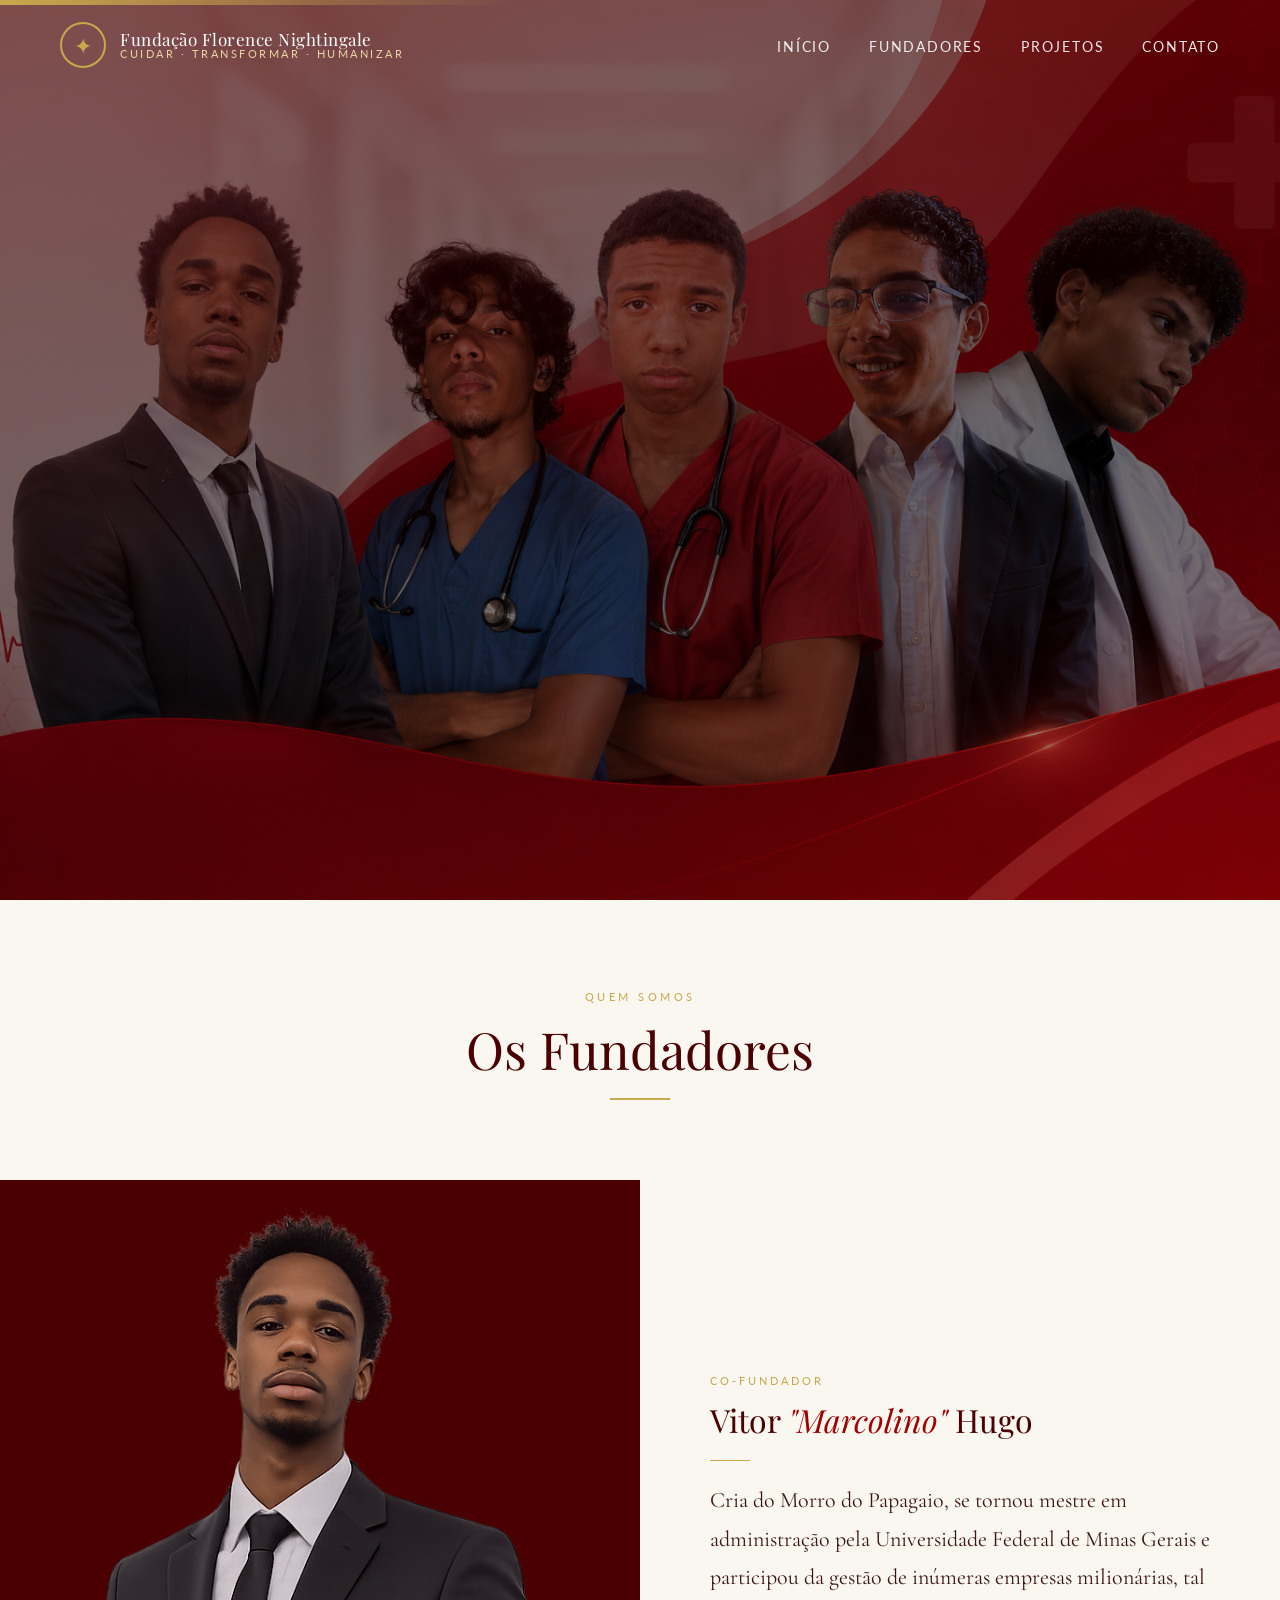
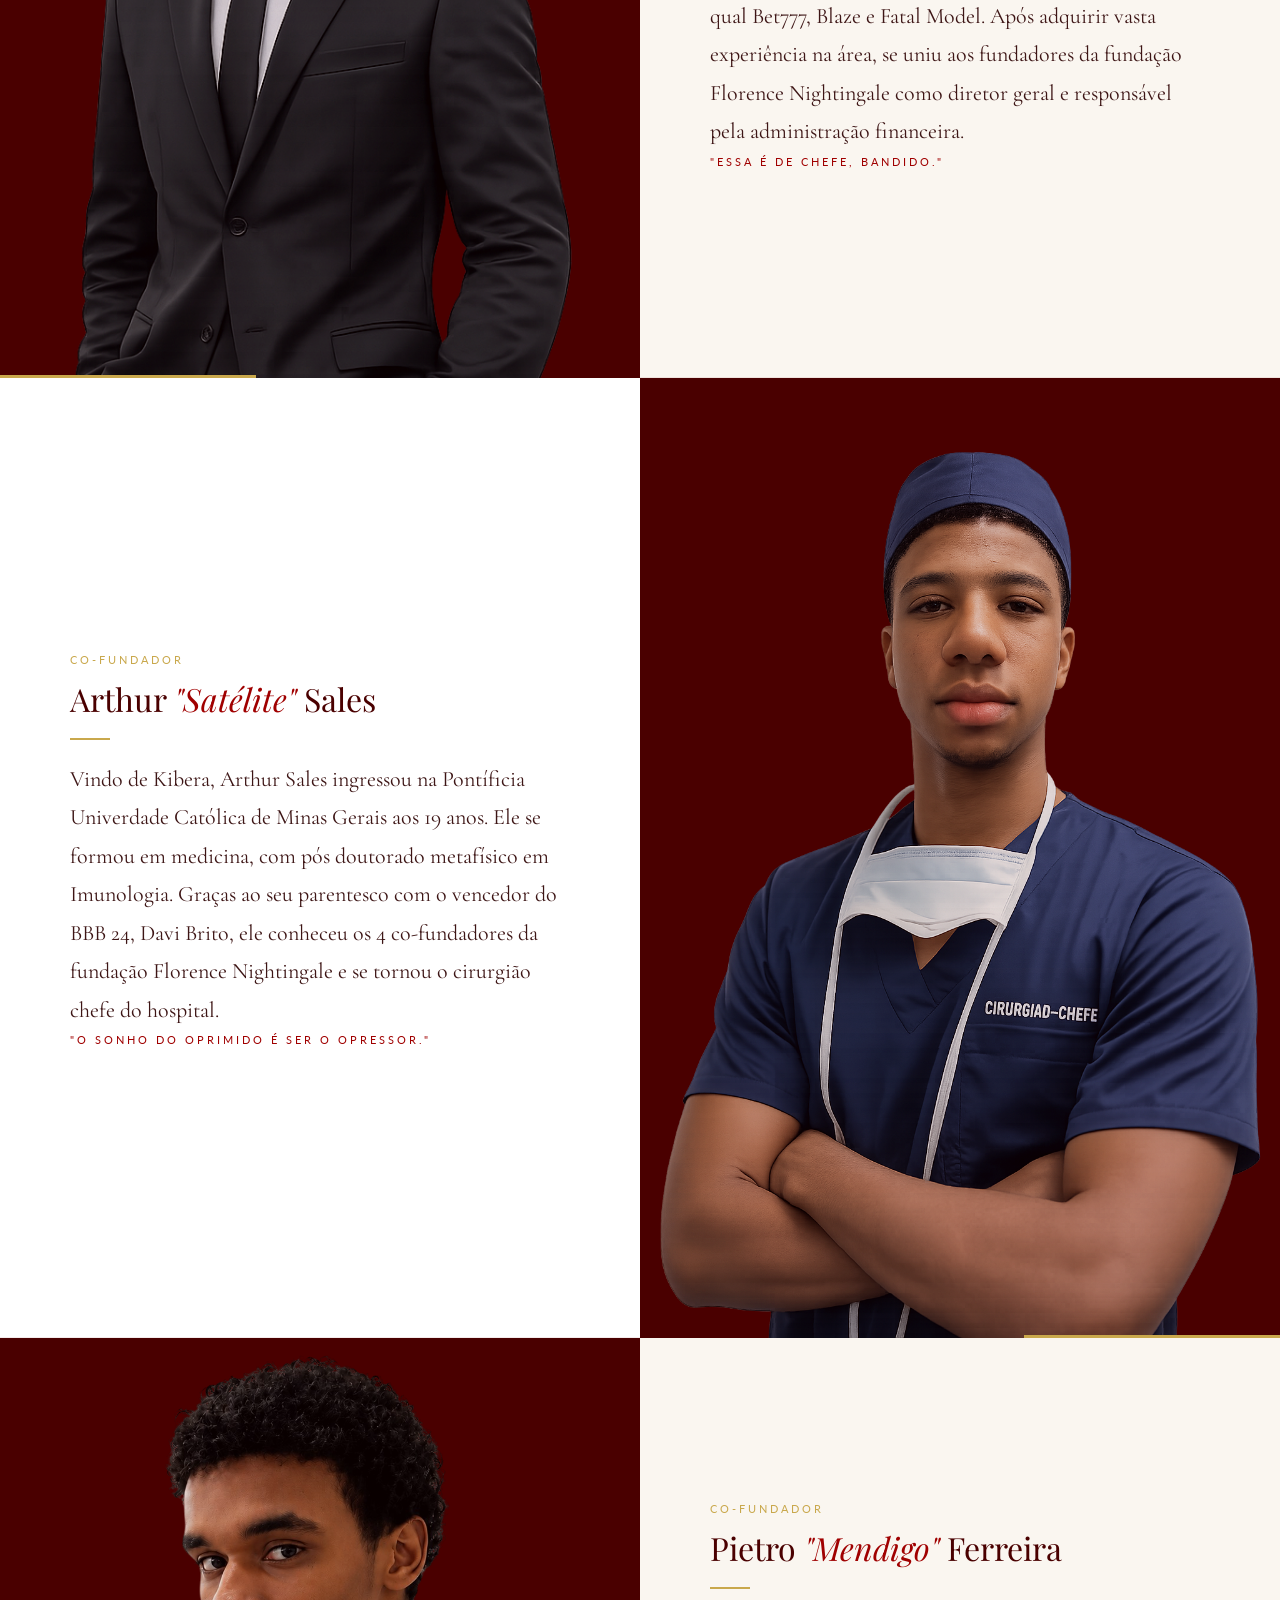
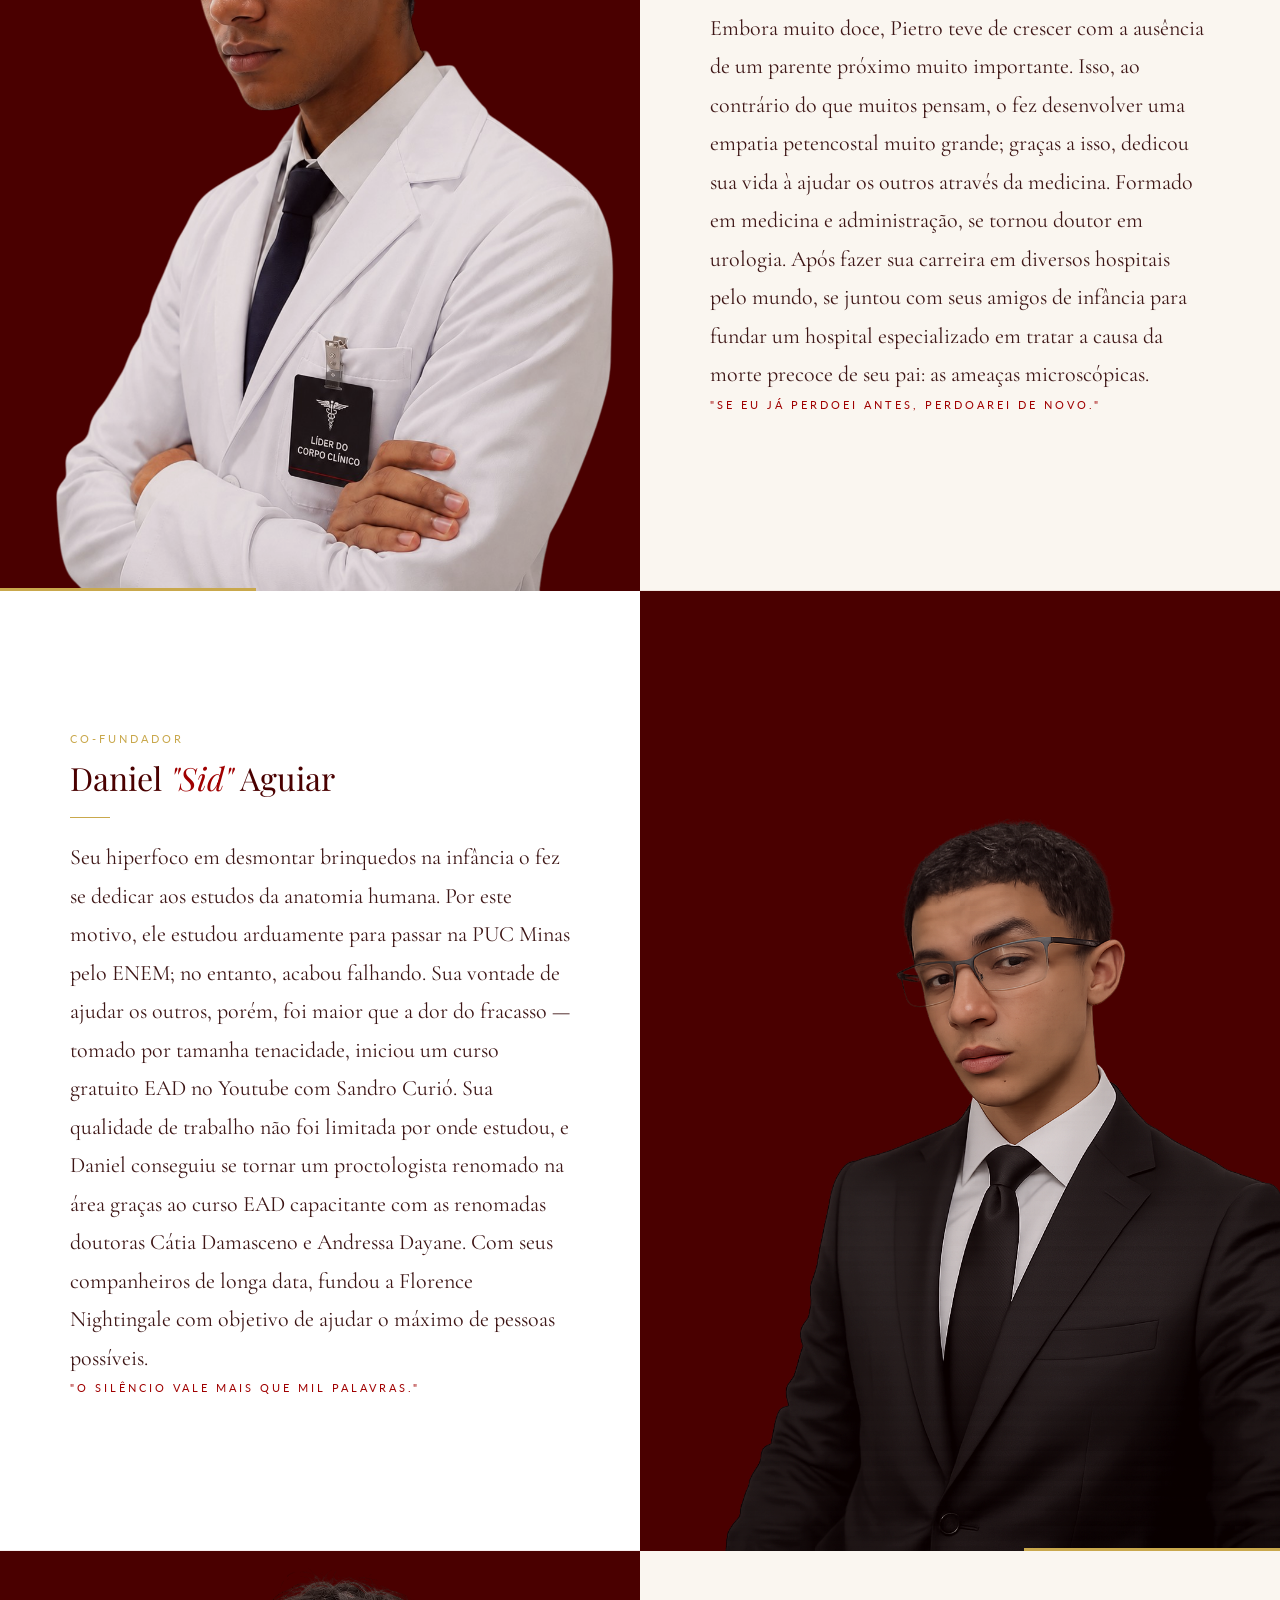
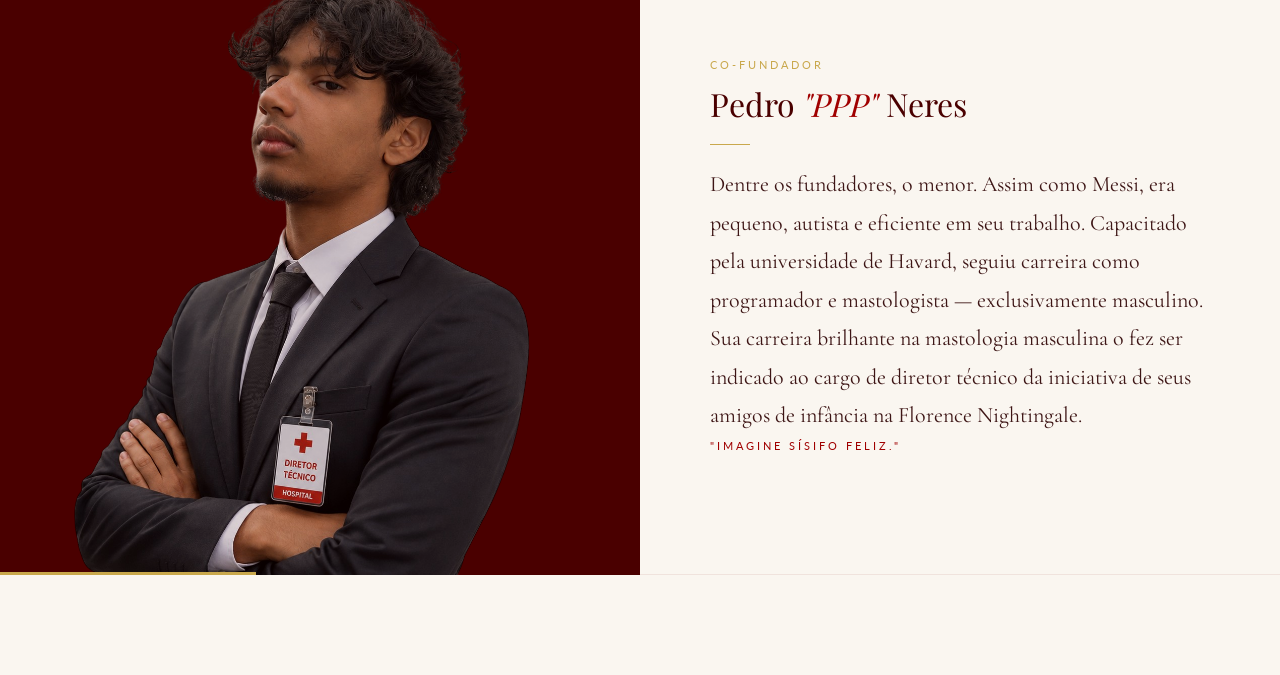
==== fundadores.html @ 85c2b902 "Add files via upload" ====
<!DOCTYPE html>
<html lang="pt-BR">

<head>
    <meta charset="UTF-8">
    <meta name="viewport" content="width=device-width, initial-scale=1.0">
    <title>Fundação Florence Nightingale</title>
    <link
        href="https://fonts.googleapis.com/css2?family=Playfair+Display:ital,wght@0,400;0,700;1,400&family=Cormorant+Garamond:wght@300;400;600&family=Lato:wght@300;400;700&display=swap"
        rel="stylesheet">

    <link rel="stylesheet" href="css/css.css">

    <style>
        /* ── Fundadores ── */
        .fundadores-intro {
            text-align: center;
            padding: 90px 80px 20px;
            background: var(--cream);
        }

        .fundadores-intro .eyebrow {
            font-family: 'Lato', sans-serif;
            font-size: 11px;
            letter-spacing: 3.5px;
            text-transform: uppercase;
            color: var(--gold);
            display: block;
            margin-bottom: 16px;
        }

        .fundadores-intro h2 {
            font-family: 'Playfair Display', serif;
            font-size: clamp(32px, 4vw, 52px);
            color: var(--crimson-dark);
            font-weight: 400;
            line-height: 1.2;
            margin-bottom: 18px;
        }

        .fundadores-intro .divider-gold {
            width: 60px;
            height: 2px;
            background: var(--gold);
            margin: 0 auto;
        }

        /* ── Grid de membros ── */
        .informacao {
            display: flex;
            flex-direction: column;
            gap: 0;
            background: var(--cream);
            padding: 60px 0 100px;
        }

        .membro {
            display: grid;
            grid-template-columns: 1fr 1fr;
            min-height: 420px;
        }

        .membro.invertido {
            direction: rtl;
        }

        .membro.invertido>* {
            direction: ltr;
        }

        /* Foto */
        .foto {
            position: relative;
            overflow: hidden;
            background: var(--crimson-dark);
        }

        .foto img {
            width: 100%;
            height: 100%;
            object-fit: cover;
            display: block;
            opacity: 0.88;
            transition: transform 0.6s ease, opacity 0.4s ease;
        }

        .membro:hover .foto img {
            transform: scale(1.04);
            opacity: 1;
        }

        /* Linha dourada decorativa no canto da foto */
        .foto::after {
            content: '';
            position: absolute;
            bottom: 0;
            left: 0;
            width: 40%;
            height: 3px;
            background: var(--gold);
        }

        .membro.invertido .foto::after {
            left: auto;
            right: 0;
        }

        /* Texto */
        .texto {
            display: flex;
            flex-direction: column;
            justify-content: center;
            padding: 60px 70px;
            background: var(--cream);
            border-bottom: 1px solid rgba(122, 0, 0, 0.08);
        }

        .membro.invertido .texto {
            background: #fff;
        }

        .texto .cargo {
            font-family: 'Lato', sans-serif;
            font-size: 10.5px;
            letter-spacing: 3px;
            text-transform: uppercase;
            color: var(--gold);
            margin-bottom: 14px;
        }

        .citacao {
            color: var(--crimson-light);
            font-family: 'Lato', sans-serif;
            font-size: 10.5px;
            letter-spacing: 3px;
            text-transform: uppercase;
            margin-bottom: 14px;
            margin-top: 5px;
        }

        .texto h2 {
            font-family: 'Playfair Display', serif;
            font-size: clamp(26px, 2.5vw, 38px);
            color: var(--crimson-dark);
            font-weight: 400;
            line-height: 1.2;
            margin-bottom: 20px;
        }

        .texto .apelido {
            font-style: italic;
            color: var(--crimson-light);
        }

        .texto .linha-divisor {
            width: 40px;
            height: 1.5px;
            background: var(--gold);
            margin-bottom: 20px;
        }

        .texto p {
            font-family: 'Cormorant Garamond', serif;
            font-size: 22px;
            color: var(--text-mid);
            line-height: 1.75;
        }

        /* Responsive */
        @media (max-width: 900px) {

            .membro,
            .membro.invertido {
                grid-template-columns: 1fr;
                direction: ltr;
                min-height: unset;
            }

            .foto {
                height: 320px;
            }

            .texto {
                padding: 40px 36px;
            }

            .fundadores-intro {
                padding: 80px 36px 20px;
            }
        }

        @media (max-width: 480px) {
            .foto {
                height: 260px;
            }

            .texto {
                padding: 32px 24px;
            }
        }
    </style>
</head>

<BODY>

    <header id="header">
        <div class="logo-area">
            <div class="logo-icon">✦</div>
            <div class="logo-text">
                <span>Fundação Florence Nightingale</span>
                <span>Cuidar · Transformar · Humanizar</span>
            </div>
        </div>

        <nav>
            <ul>
                <li><a href="index.html">Início</a></li>
                <li><a href="fundadores.html">Fundadores</a></li>
                <li><a href="#projetos">Projetos</a></li>
                <li><a href="#contato">Contato</a></li>
            </ul>
        </nav>

        <div class="hamburger" id="hamburger" aria-label="Menu" role="button" tabindex="0">
            <span></span><span></span><span></span>
        </div>
    </header>

    <div class="mobile-nav" id="mobileNav">
        <ul>
            <li><a href="#inicio" class="mobile-link">Início</a></li>
            <li><a href="#sobre" class="mobile-link">Sobre</a></li>
            <li><a href="#projetos" class="mobile-link">Projetos</a></li>
            <li><a href="#contato" class="mobile-link">Contato</a></li>
        </ul>
    </div>

    <section class="hero dois">
    </section>

    <!-- Introdução da seção -->
    <div class="fundadores-intro">
        <span class="eyebrow">Quem somos</span>
        <h2>Os Fundadores</h2>
        <div class="divider-gold"></div>
    </div>

    <section class="informacao">

        <!-- Pedro -->
        <div class="membro">
            <div class="foto">
                <img src="imagens/marcolino.png" alt="Pedro Neres">
            </div>
            <div class="texto">
                <span class="cargo">Co-fundador</span>
                <h2>Vitor <span class="apelido">"Marcolino"</span> Hugo</h2>
                <div class="linha-divisor"></div>
                <p>Cria do Morro do Papagaio, se tornou mestre em administração pela Universidade Federal de Minas
                    Gerais e
                    participou da gestão
                    de inúmeras empresas milionárias, tal qual Bet777, Blaze e Fatal Model. Após adquirir vasta
                    experiência na área,
                    se uniu aos fundadores da fundação Florence Nightingale como diretor geral e responsável pela
                    administração financeira.</p>

                <span class="citacao">"Essa é de chefe, bandido."</span>
            </div>
        </div>

        <!-- Sales -->
        <div class="membro invertido">
            <div class="foto">
                <img src="imagens/sales.png" alt="Arthur Sales">
            </div>
            <div class="texto">
                <span class="cargo">Co-fundador</span>
                <h2>Arthur <span class="apelido">"Satélite"</span> Sales</h2>
                <div class="linha-divisor"></div>
                <p>Vindo de Kibera, Arthur Sales ingressou na Pontíficia Univerdade Católica de Minas Gerais aos 19
                    anos.
                    Ele se formou em medicina, com pós doutorado metafísico em Imunologia.
                    Graças ao seu parentesco com o vencedor do BBB 24, Davi Brito, ele conheceu os 4 co-fundadores da
                    fundação
                    Florence Nightingale e se tornou o cirurgião chefe do hospital.</p>

                <span class="citacao">"O sonho do oprimido é ser o opressor."</span>
            </div>
        </div>

        <!-- Pietro -->
        <div class="membro">
            <div class="foto">
                <img src="imagens/pietro.png" alt="Pietro Ferreira">
            </div>
            <div class="texto">
                <span class="cargo">Co-fundador</span>
                <h2>Pietro <span class="apelido">"Mendigo"</span> Ferreira</h2>
                <div class="linha-divisor"></div>
                <p>Embora muito doce, Pietro teve de crescer com a ausência de um parente próximo muito importante.
                    Isso, ao contrário do que muitos pensam, o fez desenvolver uma empatia petencostal muito grande;
                    graças a isso, dedicou sua vida à ajudar os outros através da medicina. Formado em medicina e
                    administração, se tornou doutor em urologia. Após fazer sua carreira em diversos hospitais pelo
                    mundo, se juntou com seus amigos de infância para fundar um hospital especializado em tratar a causa
                    da morte precoce de seu pai: as ameaças microscópicas.
                </p>

                <span class="citacao">"Se eu já perdoei antes, perdoarei de novo."</span>
            </div>
        </div>

        <!-- Daniel -->
        <div class="membro invertido">
            <div class="foto">
                <img src="imagens/daniel.png" alt="Daniel Aguiar">
            </div>
            <div class="texto">
                <span class="cargo">Co-fundador</span>
                <h2>Daniel <span class="apelido">"Sid"</span> Aguiar</h2>
                <div class="linha-divisor"></div>
                <p>Seu hiperfoco em desmontar brinquedos na infância o fez se dedicar aos estudos da anatomia humana.
                    Por este motivo, ele estudou arduamente para passar na PUC Minas pelo ENEM; no entanto, acabou
                    falhando.
                    Sua vontade de ajudar os outros, porém, foi maior que a dor do fracasso — tomado por tamanha
                    tenacidade, iniciou um curso gratuito EAD no Youtube com Sandro Curió. Sua qualidade
                    de trabalho não foi limitada por onde estudou, e Daniel conseguiu
                    se tornar um proctologista renomado na área graças ao curso EAD capacitante com as renomadas doutoras Cátia Damasceno e Andressa Dayane. Com seus companheiros de longa data, fundou a Florence
                    Nightingale com
                    objetivo de ajudar o máximo de pessoas possíveis.
                </p>
                <span class="citacao">"O silêncio vale mais que mil palavras."</span>
            </div>
        </div>

        <!-- Pedro -->
        <div class="membro ">
            <div class="foto">
                <img src="imagens/pedro.png" alt="Pedro Neres">
            </div>
            <div class="texto">
                <span class="cargo">Co-fundador</span>
                <h2>Pedro <span class="apelido">"PPP"</span> Neres</h2>
                <div class="linha-divisor"></div>
                <p>Dentre os fundadores, o menor. Assim como Messi, era pequeno, autista e eficiente em seu trabalho.
                    Capacitado pela universidade de Havard, seguiu carreira como programador e mastologista —
                    exclusivamente masculino.
                    Sua carreira brilhante na mastologia masculina o fez ser indicado ao cargo de diretor técnico da
                    iniciativa
                    de seus amigos de infância na Florence Nightingale.

                </p>
                <span class="citacao">"imagine sísifo feliz."</span>
            </div>
        </div>
    </section>
</BODY>
<script>

    // Scrollar
    const header = document.getElementById("header");
    let lastScroll = 0;

    window.addEventListener("scroll", () => {
        const current = window.pageYOffset;
        header.classList.toggle("scrolled", current > 50);
        header.classList.toggle("hide", current > lastScroll && current > 120);
        lastScroll = current;
    });

    // menu barrinha
    const hamburger = document.getElementById("hamburger");
    const mobileNav = document.getElementById("mobileNav");

    hamburger.addEventListener("click", () => {
        hamburger.classList.toggle("active");
        mobileNav.classList.toggle("open");
    });

    document.querySelectorAll(".mobile-link").forEach(link => {
        link.addEventListener("click", () => {
            hamburger.classList.remove("active");
            mobileNav.classList.remove("open");
        });
    });

    const observer = new IntersectionObserver((entries) => {
        entries.forEach(e => {
            if (e.isIntersecting) {
                e.target.classList.add("visible");
                observer.unobserve(e.target);
            }
        });
    }, { threshold: 0.12 });

    document.querySelectorAll(".reveal").forEach(el => observer.observe(el));
</script>

</html>
---- css/css.css ----
:root {
            --crimson: #7a0000;
            --crimson-dark: #4a0000;
            --crimson-light: #a00000;
            --gold: #c9a84c;
            --gold-light: #e8d5a3;
            --cream: #faf6f0;
            --white: #ffffff;
            --text-dark: #1a0a0a;
            --text-mid: #3d1515;
            --shadow: rgba(74, 0, 0, 0.18);
        }

        *,
        *::before,
        *::after {
            margin: 0;
            padding: 0;
            box-sizing: border-box;
        }

        html {
            scroll-behavior: smooth;
        }

        body {
            font-family: 'Lato', sans-serif;
            background: var(--cream);
            color: var(--text-dark);
            overflow-x: hidden;
        }

        ::-webkit-scrollbar {
            width: 6px;
        }

        ::-webkit-scrollbar-track {
            background: var(--cream);
        }

        ::-webkit-scrollbar-thumb {
            background: var(--crimson);
            border-radius: 3px;
        }

        #header {
            position: fixed;
            top: 0;
            left: 0;
            width: 100%;
            height: 90px;
            padding: 0 60px;
            display: flex;
            align-items: center;
            justify-content: space-between;
            background: transparent;
            transition: all .45s cubic-bezier(.4, 0, .2, 1);
            z-index: 999;
        }

        #header.scrolled {
            background: rgba(74, 0, 0, 0.96);
            backdrop-filter: blur(14px);
            box-shadow: 0 2px 30px rgba(0, 0, 0, .25);
            height: 72px;
        }

        #header.hide {
            transform: translateY(-100%);
        }

        .logo-area {
            display: flex;
            align-items: center;
            gap: 14px;
        }

        .logo-icon {
            width: 46px;
            height: 46px;
            border: 2px solid var(--gold);
            border-radius: 50%;
            display: flex;
            align-items: center;
            justify-content: center;
            font-size: 22px;
            color: var(--gold);
            flex-shrink: 0;
            transition: transform .3s;
        }

        #header.scrolled .logo-icon {
            transform: scale(.9);
        }

        .logo-text {
            display: flex;
            flex-direction: column;
            line-height: 1.1;
        }

        .logo-text span:first-child {
            font-family: 'Playfair Display', serif;
            font-size: 17px;
            color: var(--white);
            letter-spacing: .5px;
        }

        .logo-text span:last-child {
            font-family: 'Lato', sans-serif;
            font-size: 11px;
            color: var(--gold-light);
            letter-spacing: 2.5px;
            text-transform: uppercase;
        }

        nav ul {
            display: flex;
            gap: 38px;
            list-style: none;
        }

        nav a {
            color: rgba(255, 255, 255, .9);
            text-decoration: none;
            font-family: 'Lato', sans-serif;
            font-size: 13.5px;
            letter-spacing: 1.8px;
            text-transform: uppercase;
            position: relative;
            padding-bottom: 4px;
            transition: color .3s;
        }

        nav a::after {
            content: '';
            position: absolute;
            bottom: 0;
            left: 0;
            width: 0;
            height: 1.5px;
            background: var(--gold);
            transition: width .35s ease;
        }

        nav a:hover {
            color: var(--gold-light);
        }

        nav a:hover::after {
            width: 100%;
        }

        .hamburger {
            display: none;
            flex-direction: column;
            gap: 5px;
            cursor: pointer;
            padding: 6px;
        }

        .hamburger span {
            display: block;
            width: 26px;
            height: 2px;
            background: white;
            border-radius: 2px;
            transition: all .35s;
        }

        .hamburger.active span:nth-child(1) {
            transform: translateY(7px) rotate(45deg);
        }

        .hamburger.active span:nth-child(2) {
            opacity: 0;
        }

        .hamburger.active span:nth-child(3) {
            transform: translateY(-7px) rotate(-45deg);
        }

        .mobile-nav {
            display: none;
            position: fixed;
            top: 72px;
            left: 0;
            right: 0;
            background: rgba(74, 0, 0, .98);
            backdrop-filter: blur(14px);
            padding: 30px 40px;
            z-index: 998;
            transform: translateY(-20px);
            opacity: 0;
            transition: all .35s ease;
            pointer-events: none;
        }

        .mobile-nav.open {
            opacity: 1;
            transform: translateY(0);
            pointer-events: all;
        }

        .mobile-nav ul {
            list-style: none;
            display: flex;
            flex-direction: column;
            gap: 22px;
        }

        .mobile-nav a {
            color: white;
            text-decoration: none;
            font-size: 15px;
            letter-spacing: 2px;
            text-transform: uppercase;
        }

        .mobile-nav a:hover {
            color: var(--gold-light);
        }


        .hero {
            position: relative;
            min-height: 100vh;
            background:
                linear-gradient(165deg, rgba(74, 0, 0, .7) 0%, rgba(0, 0, 0, .55) 60%, rgba(74, 0, 0, .4) 100%),
                url("../imagens/hero.png") center/cover no-repeat;
            display: flex;
            align-items: center;
            justify-content: center;
            text-align: center;
            overflow: hidden;
        }

        .hero.dois {
            background:
                linear-gradient(165deg, rgba(74, 0, 0, .7) 0%, rgba(0, 0, 0, .55) 60%, rgba(74, 0, 0, .4) 100%),
                url("../imagens/hero2.png") center/cover no-repeat;
        }


        .hero::before {
            content: '';
            position: absolute;
            top: 0;
            left: 0;
            width: 40%;
            height: 5px;
            background: linear-gradient(90deg, var(--gold), transparent);
        }

        .btn-primary {
            background: var(--gold);
            color: var(--crimson-dark);
            border: none;
            padding: 14px 36px;
            font-family: 'Lato', sans-serif;
            font-size: 13px;
            letter-spacing: 2px;
            text-transform: uppercase;
            cursor: pointer;
            text-decoration: none;
            display: inline-block;
            transition: all .3s;
            font-weight: 700;
        }

        .btn-primary:hover {
            background: var(--gold-light);
            transform: translateY(-2px);
            box-shadow: 0 8px 24px rgba(0, 0, 0, .25);
        }

        .btn-outline {
            background: transparent;
            color: white;
            border: 1.5px solid rgba(255, 255, 255, .5);
            padding: 14px 36px;
            font-family: 'Lato', sans-serif;
            font-size: 13px;
            letter-spacing: 2px;
            text-transform: uppercase;
            cursor: pointer;
            text-decoration: none;
            display: inline-block;
            transition: all .3s;
        }

        .btn-outline:hover {
            border-color: var(--gold);
            color: var(--gold-light);
            transform: translateY(-2px);
        }




        .stats-strip {
            background: var(--crimson-dark);
            padding: 38px 60px;
            display: grid;
            grid-template-columns: repeat(4, 1fr);
            gap: 20px;
            border-top: 3px solid var(--gold);
        }

        .stat-item {
            text-align: center;
            color: white;
            padding: 10px;
            border-right: 1px solid rgba(255, 255, 255, .12);
        }

        .stat-item:last-child {
            border-right: none;
        }

        .stat-number {
            font-family: 'Playfair Display', serif;
            font-size: 44px;
            font-weight: 700;
            color: var(--gold);
            line-height: 1;
        }

        .stat-label {
            font-size: 11px;
            letter-spacing: 2.5px;
            text-transform: uppercase;
            color: rgba(255, 255, 255, .65);
            margin-top: 6px;
        }

        .section-quemsomos {
            padding: 110px 80px;
            display: grid;
            grid-template-columns: 1fr 1fr;
            gap: 80px;
            align-items: center;
            max-width: 1300px;
            margin: 0 auto;
        }

        .section-label {
            font-size: 11px;
            letter-spacing: 4px;
            text-transform: uppercase;
            color: var(--gold);
            margin-bottom: 18px;
            display: flex;
            align-items: center;
            gap: 12px;
        }

        .section-label::before {
            content: '';
            width: 30px;
            height: 1.5px;
            background: var(--gold);
            display: block;
        }

        .section-quemsomos h2 {
            font-family: 'Playfair Display', serif;
            font-size: clamp(34px, 4vw, 52px);
            color: var(--crimson-dark);
            line-height: 1.2;
            margin-bottom: 28px;
        }

        .section-quemsomos h2 em {
            font-style: italic;
            color: var(--crimson-light);
        }

        .section-quemsomos p {
            font-family: 'Cormorant Garamond', serif;
            font-size: 19px;
            line-height: 1.85;
            color: var(--text-mid);
            margin-bottom: 22px;
        }

        .values-list {
            margin-top: 30px;
            display: flex;
            flex-direction: column;
            gap: 14px;
        }

        .value-item {
            display: flex;
            align-items: flex-start;
            gap: 14px;
            padding: 14px 18px;
            border-left: 3px solid var(--gold);
            background: rgba(201, 168, 76, .06);
        }

        .value-icon {
            font-size: 20px;
            flex-shrink: 0;
            margin-top: 2px;
        }

        .value-text strong {
            display: block;
            font-family: 'Lato', sans-serif;
            font-size: 13.5px;
            font-weight: 700;
            color: var(--crimson-dark);
            letter-spacing: .5px;
            margin-bottom: 3px;
        }

        .value-text span {
            font-size: 13.5px;
            color: #666;
            line-height: 1.5;
        }

        .image-frame {
            position: relative;
        }

        .image-frame::before {
            content: '';
            position: absolute;
            width: 100%;
            height: 100%;
            border: 2px solid var(--gold);
            z-index: 0;
            pointer-events: none;
        }

        .image-frame img {
            width: 100%;
            height: 560px;
            object-fit: cover;
            position: relative;
            z-index: 1;
            display: block;
        }

        .image-caption {
            position: absolute;
            bottom: 0;
            left: 0;
            right: 0;
            z-index: 2;
            background: linear-gradient(transparent, rgba(74, 0, 0, .88));
            padding: 40px 24px 20px;
            color: white;
        }

        .image-caption strong {
            font-family: 'Playfair Display', serif;
            font-size: 16px;
            display: block;
        }

        .image-caption span {
            font-size: 12px;
            letter-spacing: 1.5px;
            text-transform: uppercase;
            color: var(--gold-light);
        }

        .mission-break {
            background:
                linear-gradient(135deg, rgba(74, 0, 0, .93) 0%, rgba(122, 0, 0, .88) 100%);
            padding: 80px 80px;
            text-align: center;
            color: white;
        }

        .mission-break blockquote {
            font-family: 'Playfair Display', serif;
            font-size: clamp(22px, 3vw, 36px);
            font-style: italic;
            max-width: 900px;
            margin: 0 auto;
            line-height: 1.5;
            color: var(--gold-light);
        }

        .mission-break cite {
            display: block;
            margin-top: 20px;
            font-size: 12px;
            letter-spacing: 3px;
            text-transform: uppercase;
            color: rgba(255, 255, 255, .55);
            font-style: normal;
        }

        .noticias-section {
            padding: 100px 80px;
            background: var(--cream);
        }

        .section-header {
            display: flex;
            align-items: flex-end;
            justify-content: space-between;
            margin-bottom: 56px;
        }

        .section-header h2 {
            font-family: 'Playfair Display', serif;
            font-size: clamp(32px, 3.5vw, 46px);
            color: var(--crimson-dark);
            line-height: 1.15;
        }

        .section-header a {
            font-size: 12px;
            letter-spacing: 2.5px;
            text-transform: uppercase;
            color: var(--crimson);
            text-decoration: none;
            border-bottom: 1px solid var(--crimson);
            padding-bottom: 2px;
            transition: opacity .3s;
            white-space: nowrap;
        }

        .section-header a:hover {
            opacity: .6;
        }

        .cards-grid {
            display: grid;
            grid-template-columns: repeat(3, 1fr);
            gap: 28px;
        }

        .card {
            background: white;
            overflow: hidden;
            transition: transform .35s ease, box-shadow .35s ease;
            cursor: pointer;
        }

        .card:hover {
            transform: translateY(-8px);
            box-shadow: 0 20px 50px var(--shadow);
        }

        .card-img {
            width: 100%;
            height: 230px;
            object-fit: cover;
            display: block;
            background: #ddd;
            transition: transform .5s ease;
        }

        .card:hover .card-img {
            transform: scale(1.05);
        }

        .card-img-wrap {
            overflow: hidden;
        }

        .card-body {
            padding: 26px 26px 28px;
            border-top: 3px solid var(--crimson);
        }

        .card-tag {
            font-size: 10px;
            letter-spacing: 2.5px;
            text-transform: uppercase;
            color: var(--gold);
            margin-bottom: 10px;
            display: block;
        }

        .card-title {
            font-family: 'Playfair Display', serif;
            font-size: 20px;
            color: var(--crimson-dark);
            line-height: 1.35;
            margin-bottom: 12px;
        }

        .card-excerpt {
            font-size: 14px;
            color: #666;
            line-height: 1.65;
        }

        .card-footer {
            padding: 0 26px 22px;
            display: flex;
            align-items: center;
            justify-content: space-between;
        }

        .card-date {
            font-size: 11.5px;
            color: #aaa;
            letter-spacing: .5px;
        }

        .card-link {
            font-size: 11px;
            letter-spacing: 2px;
            text-transform: uppercase;
            color: var(--crimson);
            text-decoration: none;
            font-weight: 700;
            transition: color .3s;
        }

        .card-link:hover {
            color: var(--gold);
        }


        .contact-strip {
            background: var(--crimson-dark);
            padding: 70px 80px;
            display: grid;
            grid-template-columns: 1fr 1fr;
            gap: 60px;
            align-items: center;
        }

        .contact-left h2 {
            font-family: 'Playfair Display', serif;
            font-size: clamp(28px, 3vw, 40px);
            color: white;
            margin-bottom: 14px;
        }

        .contact-left p {
            font-family: 'Cormorant Garamond', serif;
            font-size: 18px;
            color: rgba(255, 255, 255, .7);
            line-height: 1.6;
        }

        .contact-info {
            display: flex;
            flex-direction: column;
            gap: 20px;
        }

        .contact-item {
            display: flex;
            align-items: center;
            gap: 18px;
            color: white;
        }

        .contact-item-icon {
            width: 46px;
            height: 46px;
            border: 1.5px solid rgba(201, 168, 76, .4);
            display: flex;
            align-items: center;
            justify-content: center;
            font-size: 18px;
            flex-shrink: 0;
        }

        .contact-item-text strong {
            display: block;
            font-size: 11px;
            letter-spacing: 2px;
            text-transform: uppercase;
            color: var(--gold-light);
            margin-bottom: 4px;
        }

        .contact-item-text span {
            font-size: 15px;
            color: rgba(255, 255, 255, .85);
        }

        footer {
            background: var(--crimson-dark);
            border-top: 1px solid rgba(201, 168, 76, .2);
            padding: 36px 80px;
            display: flex;
            align-items: center;
            justify-content: space-between;
            gap: 20px;
        }

        .footer-brand {
            display: flex;
            align-items: center;
            gap: 12px;
        }

        .footer-brand-icon {
            width: 36px;
            height: 36px;
            border: 1.5px solid rgba(201, 168, 76, .5);
            border-radius: 50%;
            display: flex;
            align-items: center;
            justify-content: center;
            font-size: 16px;
            color: var(--gold);
        }

        .footer-brand-text {
            font-family: 'Playfair Display', serif;
            font-size: 15px;
            color: white;
        }

        .footer-copy {
            font-size: 12px;
            color: rgba(255, 255, 255, .4);
            letter-spacing: .5px;
        }

        .footer-gold-line {
            width: 100%;
            height: 3px;
            background: linear-gradient(90deg, var(--crimson-dark), var(--gold), var(--crimson-dark));
        }

        .reveal {
            opacity: 0;
            transform: translateY(40px);
            transition: opacity .7s ease, transform .7s ease;
        }

        .reveal.visible {
            opacity: 1;
            transform: translateY(0);
        }

        @media (max-width: 1024px) {
            .section-quemsomos {
                grid-template-columns: 1fr;
                padding: 80px 50px;
                gap: 50px;
            }

            .image-frame::before {
                display: none;
            }

            .cards-grid {
                grid-template-columns: 1fr 1fr;
            }

            .contact-strip {
                grid-template-columns: 1fr;
                gap: 40px;
                padding: 60px 50px;
            }

            .stats-strip {
                grid-template-columns: repeat(2, 1fr);
                padding: 40px;
            }

            .stat-item:nth-child(2) {
                border-right: none;
            }
        }

        @media (max-width: 768px) {
            #header {
                padding: 0 24px;
            }

            nav {
                display: none;
            }

            .hamburger {
                display: flex;
            }

            .mobile-nav {
                display: block;
            }

            .noticias-section {
                padding: 70px 28px;
            }

            .section-header {
                flex-direction: column;
                align-items: flex-start;
                gap: 16px;
            }

            .cards-grid {
                grid-template-columns: 1fr;
            }

            .contact-strip {
                padding: 60px 28px;
            }

            footer {
                flex-direction: column;
                text-align: center;
                padding: 28px;
            }

            .stats-strip {
                grid-template-columns: repeat(2, 1fr);
                padding: 30px 20px;
                gap: 10px;
            }

            .mission-break {
                padding: 60px 30px;
            }

            .section-quemsomos {
                padding: 70px 28px;
            }
        }

        @media (max-width: 480px) {
            .stats-strip {
                grid-template-columns: 1fr 1fr;
            }

            .stat-number {
                font-size: 34px;
            }

            .hero-content h2 {
                font-size: 38px;
            }
        }
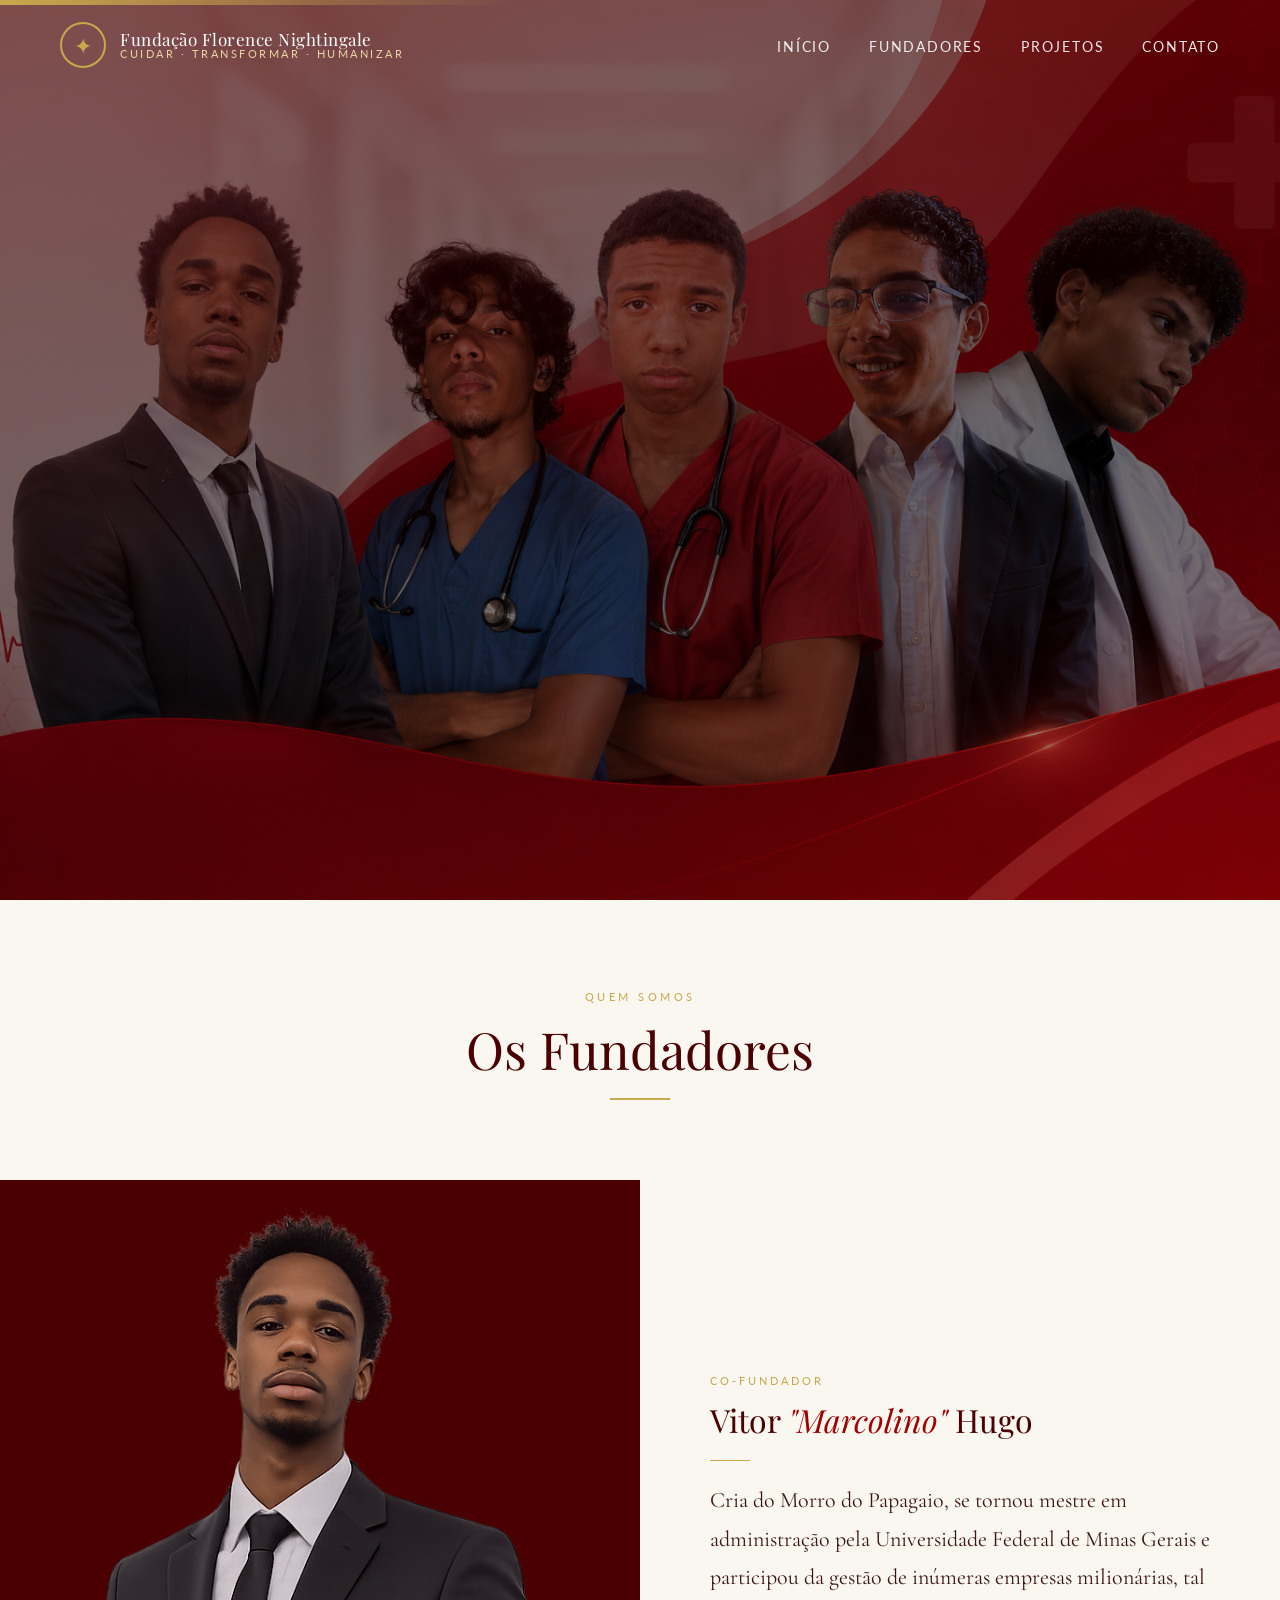
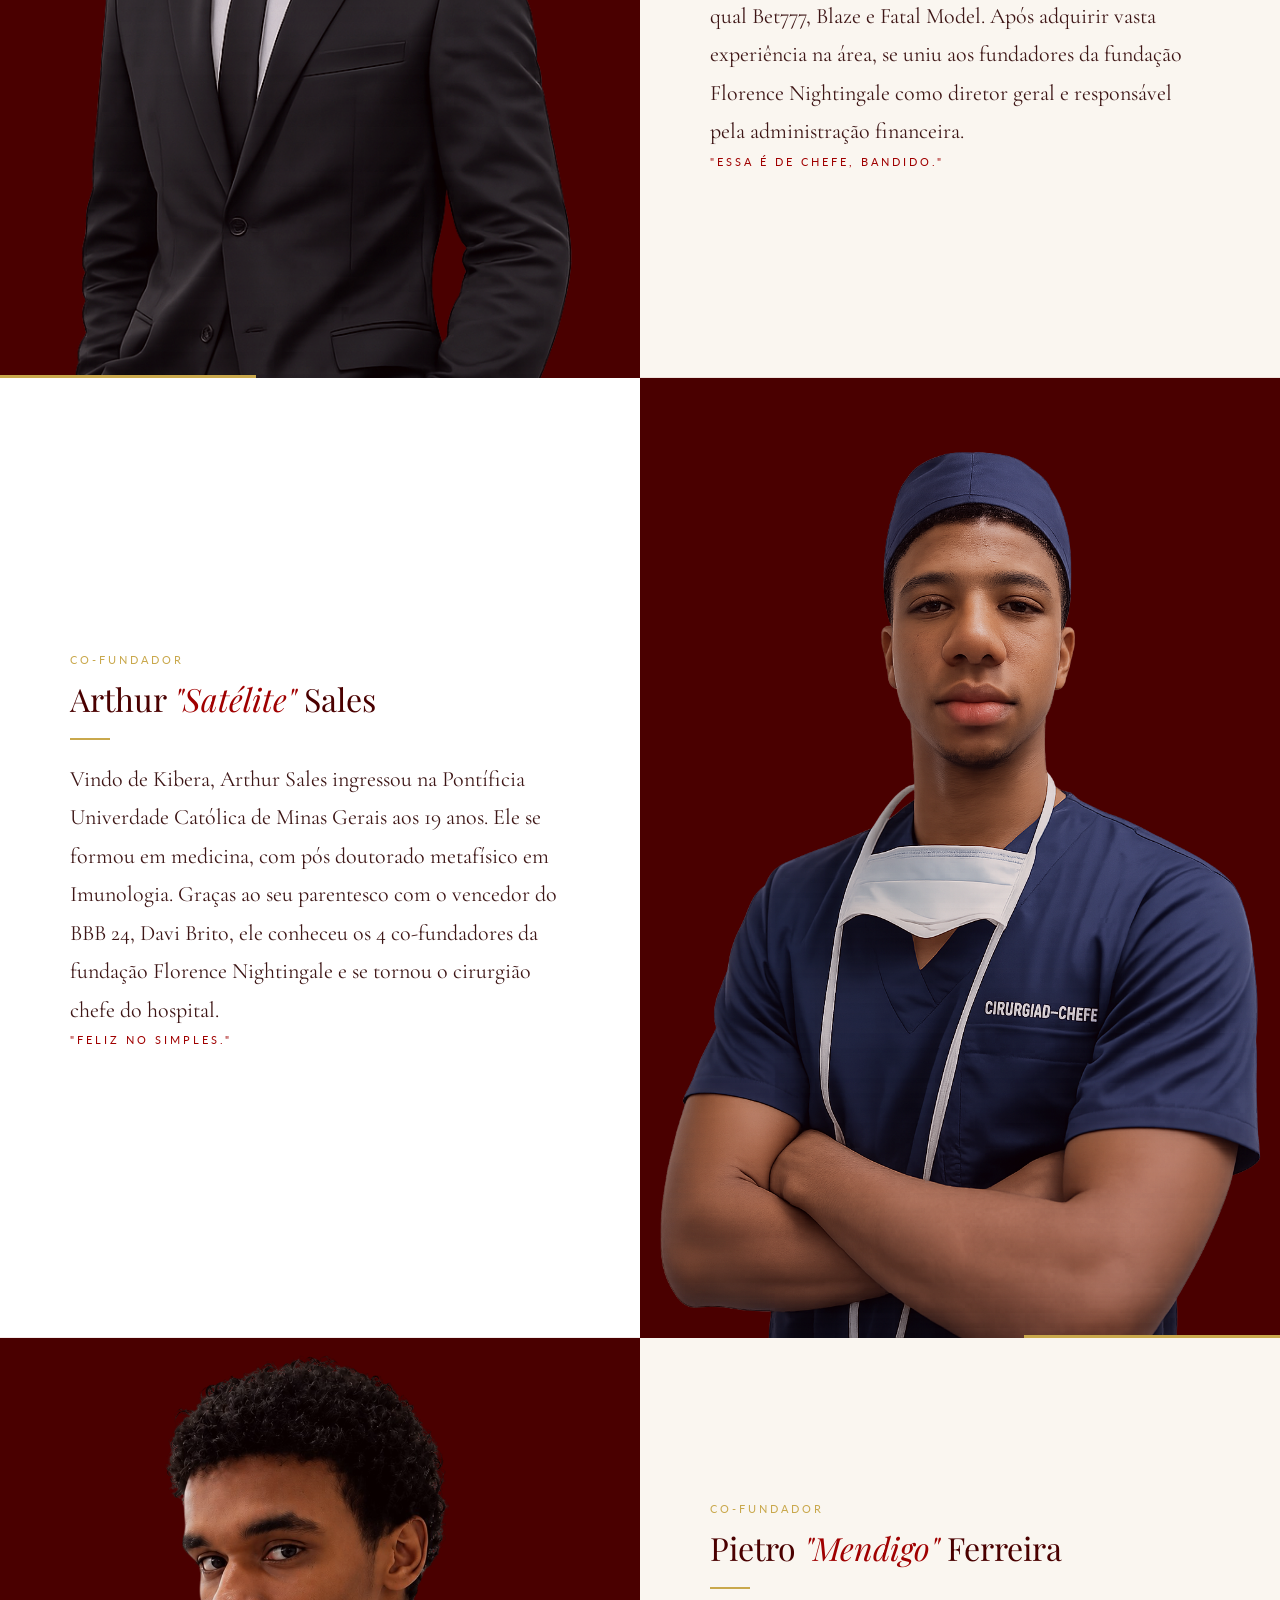
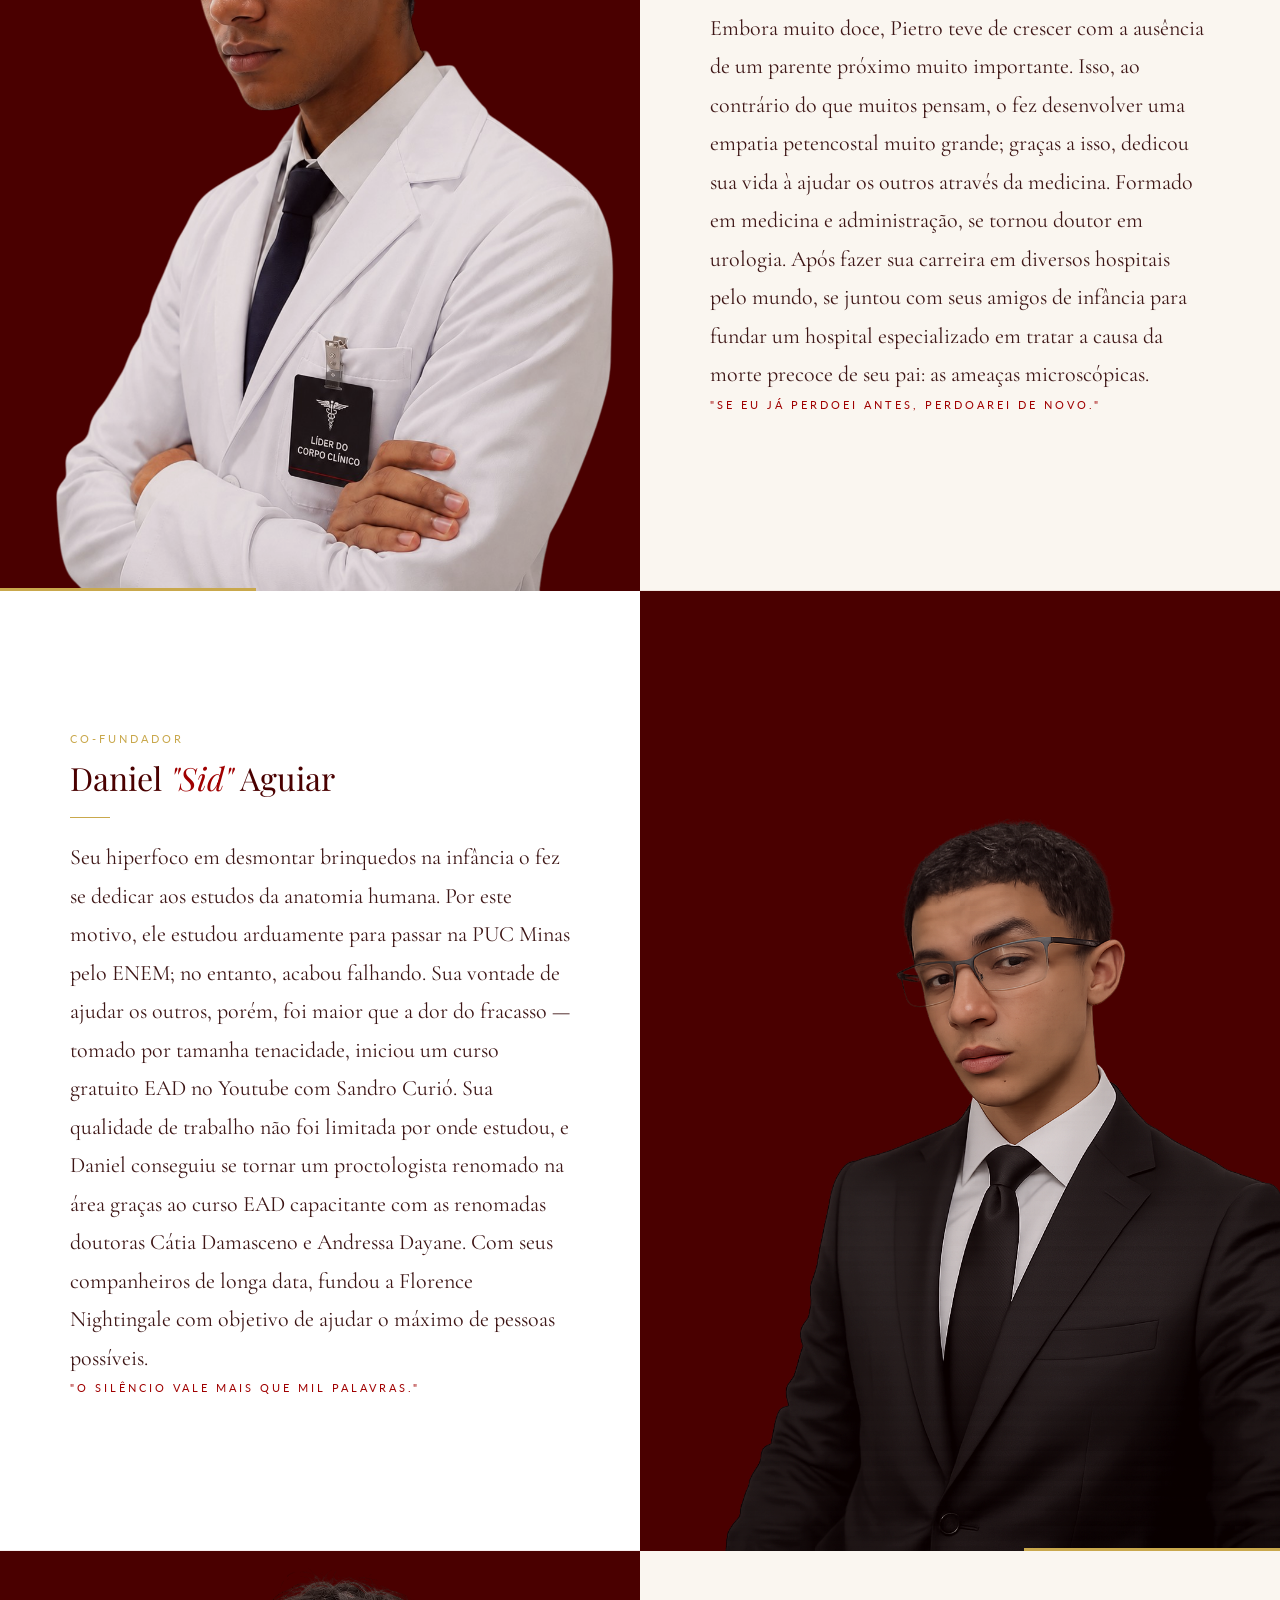
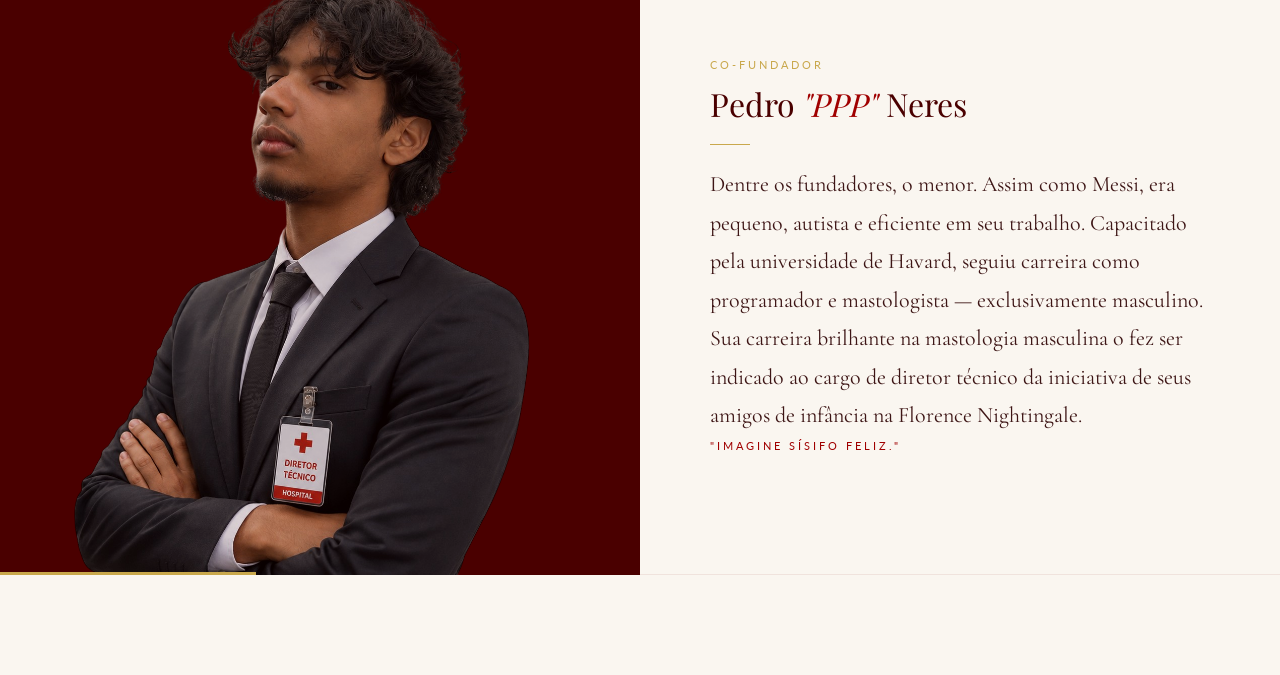
==== commit 30359df8: "Add files via upload" ====
--- a/fundadores.html
+++ b/fundadores.html
@@ -12,192 +12,8 @@
     <link rel="stylesheet" href="css/css.css">
 
     <style>
-        /* ── Fundadores ── */
-        .fundadores-intro {
-            text-align: center;
-            padding: 90px 80px 20px;
-            background: var(--cream);
-        }
-
-        .fundadores-intro .eyebrow {
-            font-family: 'Lato', sans-serif;
-            font-size: 11px;
-            letter-spacing: 3.5px;
-            text-transform: uppercase;
-            color: var(--gold);
-            display: block;
-            margin-bottom: 16px;
-        }
-
-        .fundadores-intro h2 {
-            font-family: 'Playfair Display', serif;
-            font-size: clamp(32px, 4vw, 52px);
-            color: var(--crimson-dark);
-            font-weight: 400;
-            line-height: 1.2;
-            margin-bottom: 18px;
-        }
-
-        .fundadores-intro .divider-gold {
-            width: 60px;
-            height: 2px;
-            background: var(--gold);
-            margin: 0 auto;
-        }
-
-        /* ── Grid de membros ── */
-        .informacao {
-            display: flex;
-            flex-direction: column;
-            gap: 0;
-            background: var(--cream);
-            padding: 60px 0 100px;
-        }
-
-        .membro {
-            display: grid;
-            grid-template-columns: 1fr 1fr;
-            min-height: 420px;
-        }
-
-        .membro.invertido {
-            direction: rtl;
-        }
-
-        .membro.invertido>* {
-            direction: ltr;
-        }
-
-        /* Foto */
-        .foto {
-            position: relative;
-            overflow: hidden;
-            background: var(--crimson-dark);
-        }
-
-        .foto img {
-            width: 100%;
-            height: 100%;
-            object-fit: cover;
-            display: block;
-            opacity: 0.88;
-            transition: transform 0.6s ease, opacity 0.4s ease;
-        }
-
-        .membro:hover .foto img {
-            transform: scale(1.04);
-            opacity: 1;
-        }
-
-        /* Linha dourada decorativa no canto da foto */
-        .foto::after {
-            content: '';
-            position: absolute;
-            bottom: 0;
-            left: 0;
-            width: 40%;
-            height: 3px;
-            background: var(--gold);
-        }
-
-        .membro.invertido .foto::after {
-            left: auto;
-            right: 0;
-        }
-
-        /* Texto */
-        .texto {
-            display: flex;
-            flex-direction: column;
-            justify-content: center;
-            padding: 60px 70px;
-            background: var(--cream);
-            border-bottom: 1px solid rgba(122, 0, 0, 0.08);
-        }
-
-        .membro.invertido .texto {
-            background: #fff;
-        }
-
-        .texto .cargo {
-            font-family: 'Lato', sans-serif;
-            font-size: 10.5px;
-            letter-spacing: 3px;
-            text-transform: uppercase;
-            color: var(--gold);
-            margin-bottom: 14px;
-        }
-
-        .citacao {
-            color: var(--crimson-light);
-            font-family: 'Lato', sans-serif;
-            font-size: 10.5px;
-            letter-spacing: 3px;
-            text-transform: uppercase;
-            margin-bottom: 14px;
-            margin-top: 5px;
-        }
-
-        .texto h2 {
-            font-family: 'Playfair Display', serif;
-            font-size: clamp(26px, 2.5vw, 38px);
-            color: var(--crimson-dark);
-            font-weight: 400;
-            line-height: 1.2;
-            margin-bottom: 20px;
-        }
-
-        .texto .apelido {
-            font-style: italic;
-            color: var(--crimson-light);
-        }
-
-        .texto .linha-divisor {
-            width: 40px;
-            height: 1.5px;
-            background: var(--gold);
-            margin-bottom: 20px;
-        }
-
-        .texto p {
-            font-family: 'Cormorant Garamond', serif;
-            font-size: 22px;
-            color: var(--text-mid);
-            line-height: 1.75;
-        }
-
-        /* Responsive */
-        @media (max-width: 900px) {
-
-            .membro,
-            .membro.invertido {
-                grid-template-columns: 1fr;
-                direction: ltr;
-                min-height: unset;
-            }
-
-            .foto {
-                height: 320px;
-            }
-
-            .texto {
-                padding: 40px 36px;
-            }
-
-            .fundadores-intro {
-                padding: 80px 36px 20px;
-            }
-        }
-
-        @media (max-width: 480px) {
-            .foto {
-                height: 260px;
-            }
-
-            .texto {
-                padding: 32px 24px;
-            }
-        }
+
+ 
     </style>
 </head>
 
@@ -216,7 +32,7 @@
             <ul>
                 <li><a href="index.html">Início</a></li>
                 <li><a href="fundadores.html">Fundadores</a></li>
-                <li><a href="#projetos">Projetos</a></li>
+                <li><a href="projeto.html">Projetos</a></li>
                 <li><a href="#contato">Contato</a></li>
             </ul>
         </nav>
@@ -228,9 +44,9 @@
 
     <div class="mobile-nav" id="mobileNav">
         <ul>
-            <li><a href="#inicio" class="mobile-link">Início</a></li>
-            <li><a href="#sobre" class="mobile-link">Sobre</a></li>
-            <li><a href="#projetos" class="mobile-link">Projetos</a></li>
+            <li><a href="index.html" class="mobile-link">Início</a></li>
+            <li><a href="fundadores.html" class="mobile-link">Fundadores</a></li>
+            <li><a href="projeto.html" class="mobile-link">Projetos</a></li>
             <li><a href="#contato" class="mobile-link">Contato</a></li>
         </ul>
     </div>
@@ -284,7 +100,7 @@
                     fundação
                     Florence Nightingale e se tornou o cirurgião chefe do hospital.</p>
 
-                <span class="citacao">"O sonho do oprimido é ser o opressor."</span>
+                <span class="citacao">"Feliz no simples."</span>
             </div>
         </div>
 
@@ -324,7 +140,8 @@
                     Sua vontade de ajudar os outros, porém, foi maior que a dor do fracasso — tomado por tamanha
                     tenacidade, iniciou um curso gratuito EAD no Youtube com Sandro Curió. Sua qualidade
                     de trabalho não foi limitada por onde estudou, e Daniel conseguiu
-                    se tornar um proctologista renomado na área graças ao curso EAD capacitante com as renomadas doutoras Cátia Damasceno e Andressa Dayane. Com seus companheiros de longa data, fundou a Florence
+                    se tornar um proctologista renomado na área graças ao curso EAD capacitante com as renomadas
+                    doutoras Cátia Damasceno e Andressa Dayane. Com seus companheiros de longa data, fundou a Florence
                     Nightingale com
                     objetivo de ajudar o máximo de pessoas possíveis.
                 </p>
--- a/css/css.css
+++ b/css/css.css
@@ -241,6 +241,12 @@
                 url("../imagens/hero2.png") center/cover no-repeat;
         }
 
+        .hero.tres {
+            background:
+                linear-gradient(165deg, rgba(74, 0, 0, .7) 0%, rgba(0, 0, 0, .55) 60%, rgba(74, 0, 0, .4) 100%),
+                url("../imagens/hero3.png") center/cover no-repeat;
+        }
+
 
         .hero::before {
             content: '';
@@ -840,4 +846,188 @@
             .hero-content h2 {
                 font-size: 38px;
             }
-        }+        }
+
+               .fundadores-intro {
+            text-align: center;
+            padding: 90px 80px 20px;
+            background: var(--cream);
+        }
+
+        .fundadores-intro .eyebrow {
+            font-family: 'Lato', sans-serif;
+            font-size: 11px;
+            letter-spacing: 3.5px;
+            text-transform: uppercase;
+            color: var(--gold);
+            display: block;
+            margin-bottom: 16px;
+        }
+
+        .fundadores-intro h2 {
+            font-family: 'Playfair Display', serif;
+            font-size: clamp(32px, 4vw, 52px);
+            color: var(--crimson-dark);
+            font-weight: 400;
+            line-height: 1.2;
+            margin-bottom: 18px;
+        }
+
+        .fundadores-intro .divider-gold {
+            width: 60px;
+            height: 2px;
+            background: var(--gold);
+            margin: 0 auto;
+        }
+
+  
+        .informacao {
+            display: flex;
+            flex-direction: column;
+            gap: 0;
+            background: var(--cream);
+            padding: 60px 0 100px;
+        }
+
+        .membro {
+            display: grid;
+            grid-template-columns: 1fr 1fr;
+            min-height: 420px;
+        }
+
+        .membro.invertido {
+            direction: rtl;
+        }
+
+        .membro.invertido>* {
+            direction: ltr;
+        }
+
+        .foto {
+            position: relative;
+            overflow: hidden;
+            background: var(--crimson-dark);
+        }
+
+        .foto img {
+            width: 100%;
+            height: 100%;
+            object-fit: cover;
+            display: block;
+            opacity: 0.88;
+            transition: transform 0.6s ease, opacity 0.4s ease;
+        }
+
+        .membro:hover .foto img {
+            transform: scale(1.04);
+            opacity: 1;
+        }
+
+        .foto::after {
+            content: '';
+            position: absolute;
+            bottom: 0;
+            left: 0;
+            width: 40%;
+            height: 3px;
+            background: var(--gold);
+        }
+
+        .membro.invertido .foto::after {
+            left: auto;
+            right: 0;
+        }
+
+        .texto {
+            display: flex;
+            flex-direction: column;
+            justify-content: center;
+            padding: 60px 70px;
+            background: var(--cream);
+            border-bottom: 1px solid rgba(122, 0, 0, 0.08);
+        }
+
+        .membro.invertido .texto {
+            background: #fff;
+        }
+
+        .texto .cargo {
+            font-family: 'Lato', sans-serif;
+            font-size: 10.5px;
+            letter-spacing: 3px;
+            text-transform: uppercase;
+            color: var(--gold);
+            margin-bottom: 14px;
+        }
+
+        .citacao {
+            color: var(--crimson-light);
+            font-family: 'Lato', sans-serif;
+            font-size: 10.5px;
+            letter-spacing: 3px;
+            text-transform: uppercase;
+            margin-bottom: 14px;
+            margin-top: 5px;
+        }
+
+        .texto h2 {
+            font-family: 'Playfair Display', serif;
+            font-size: clamp(26px, 2.5vw, 38px);
+            color: var(--crimson-dark);
+            font-weight: 400;
+            line-height: 1.2;
+            margin-bottom: 20px;
+        }
+
+        .texto .apelido {
+            font-style: italic;
+            color: var(--crimson-light);
+        }
+
+        .texto .linha-divisor {
+            width: 40px;
+            height: 1.5px;
+            background: var(--gold);
+            margin-bottom: 20px;
+        }
+
+        .texto p {
+            font-family: 'Cormorant Garamond', serif;
+            font-size: 22px;
+            color: var(--text-mid);
+            line-height: 1.75;
+        }
+
+        @media (max-width: 900px) {
+
+            .membro,
+            .membro.invertido {
+                grid-template-columns: 1fr;
+                direction: ltr;
+                min-height: unset;
+            }
+
+            .foto {
+                height: 320px;
+            }
+
+            .texto {
+                padding: 40px 36px;
+            }
+
+            .fundadores-intro {
+                padding: 80px 36px 20px;
+            }
+        }
+
+        @media (max-width: 480px) {
+            .foto {
+                height: 260px;
+            }
+
+            .texto {
+                padding: 32px 24px;
+            }
+        }
+
+        
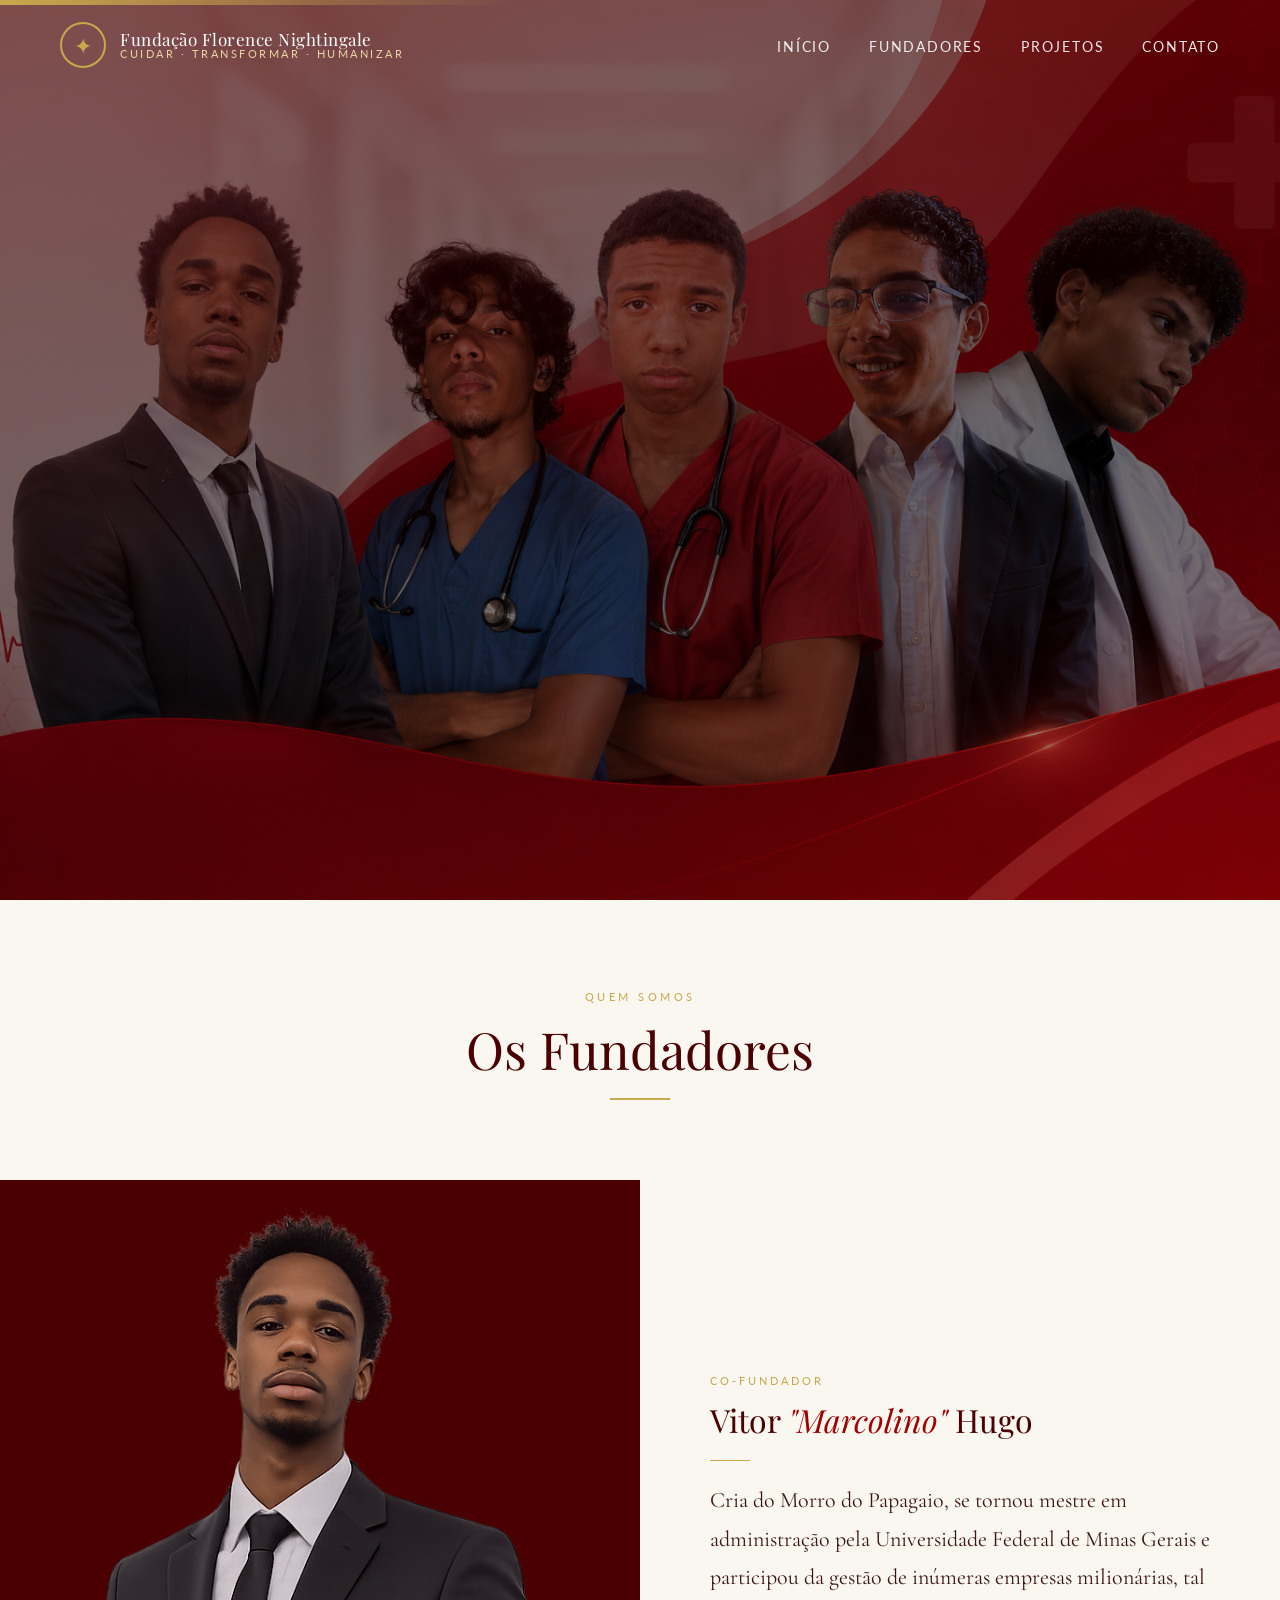
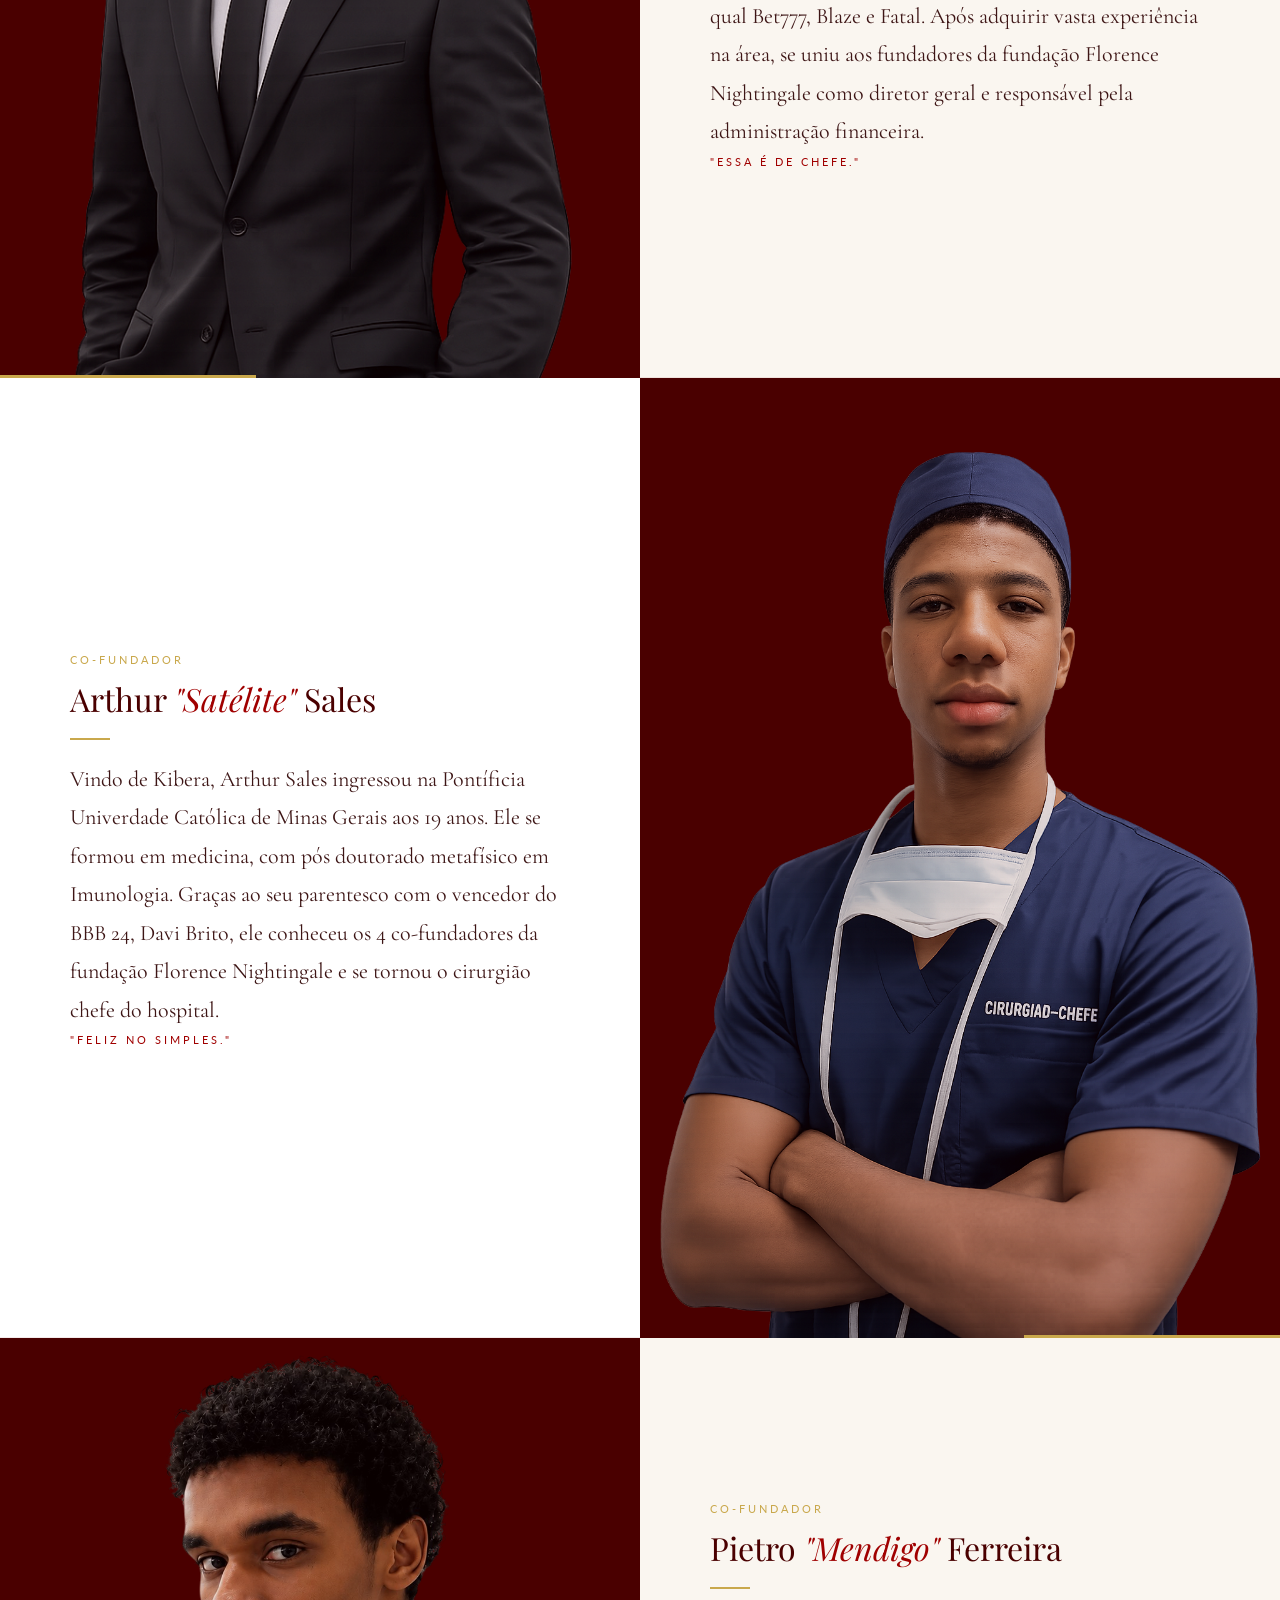
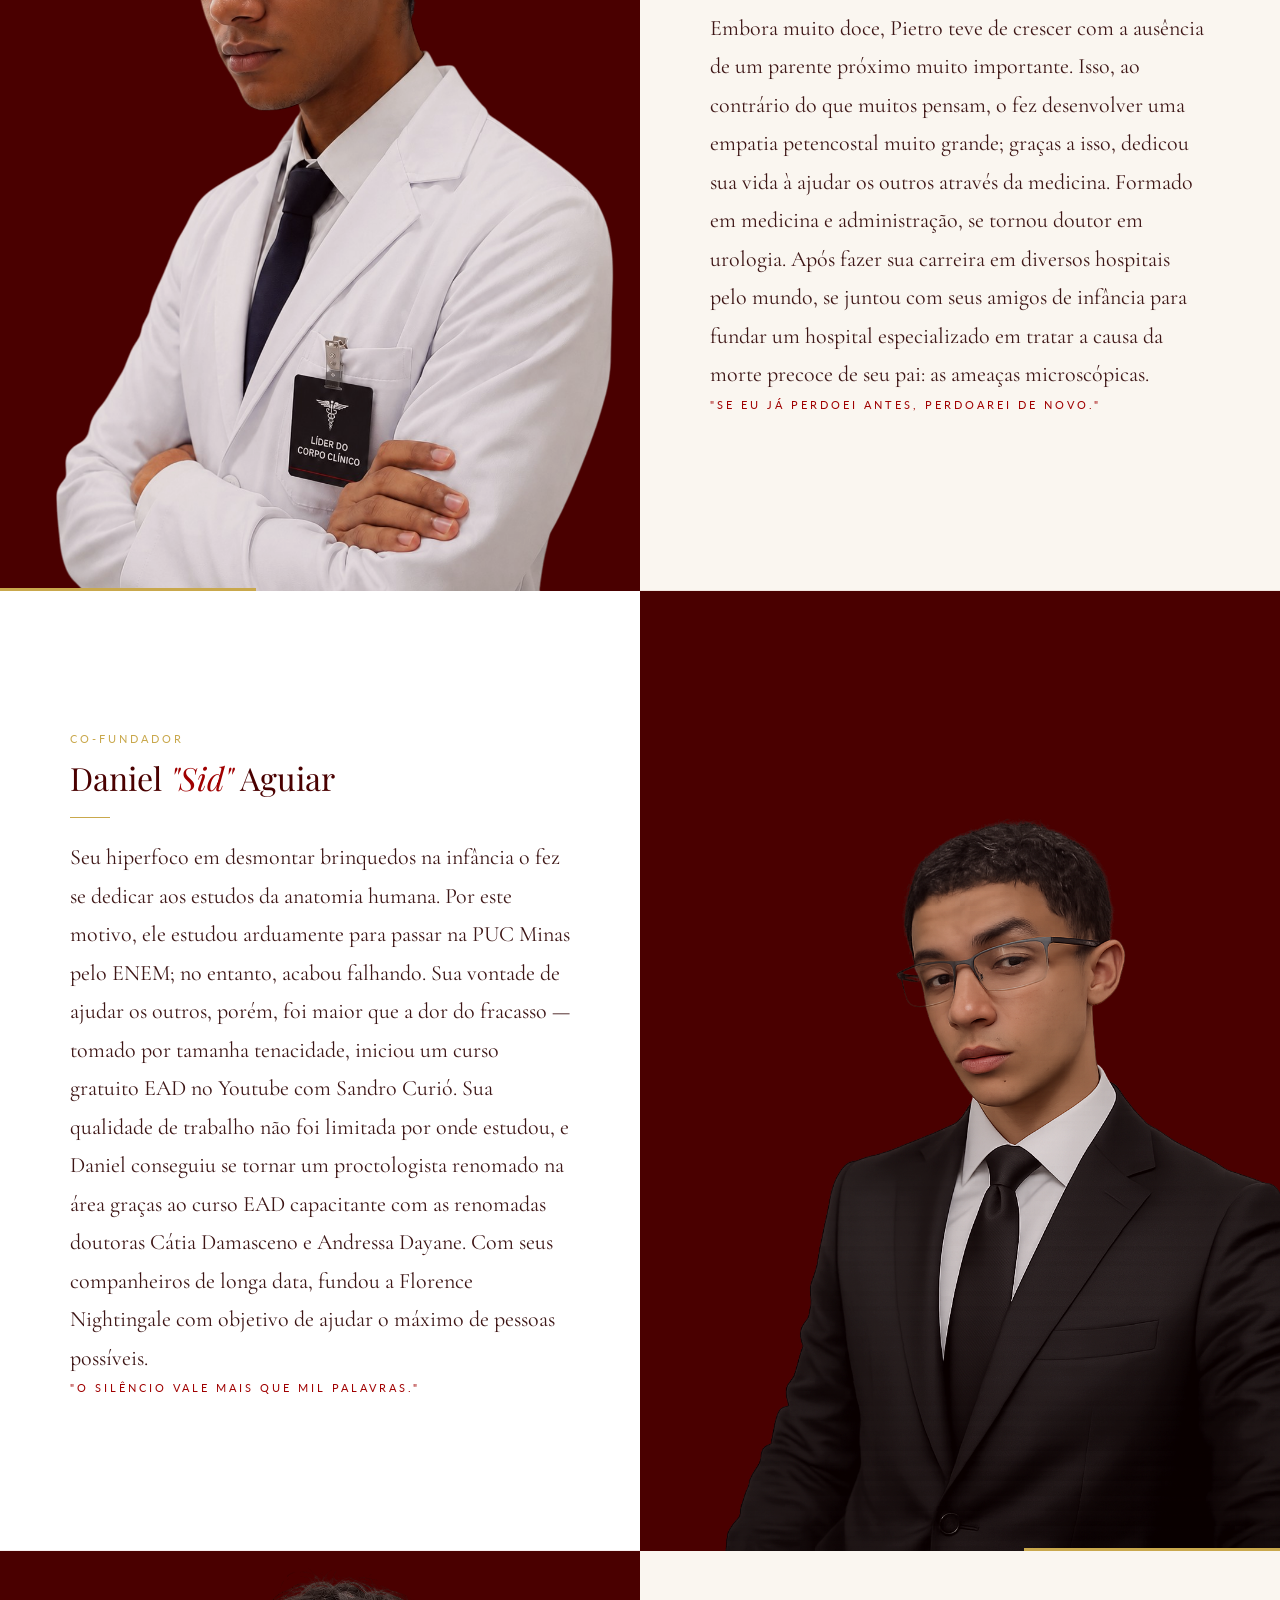
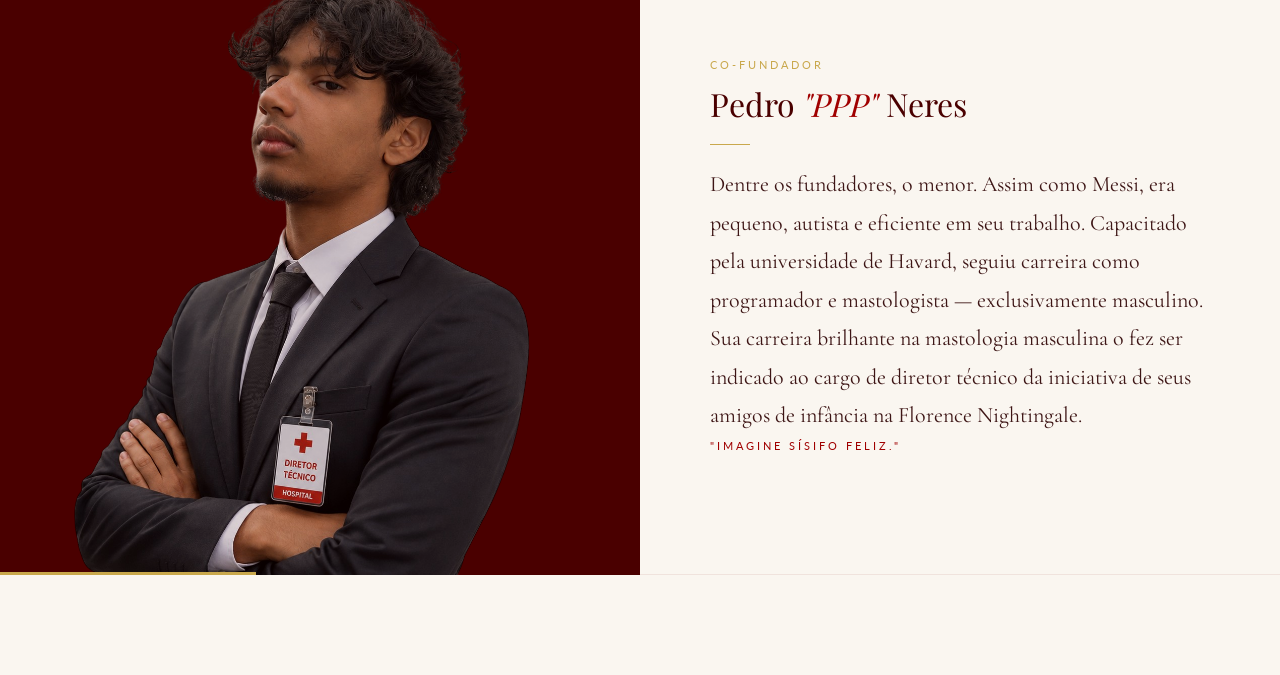
==== commit 7556bd59: "Add files via upload" ====
--- a/fundadores.html
+++ b/fundadores.html
@@ -75,12 +75,12 @@
                 <p>Cria do Morro do Papagaio, se tornou mestre em administração pela Universidade Federal de Minas
                     Gerais e
                     participou da gestão
-                    de inúmeras empresas milionárias, tal qual Bet777, Blaze e Fatal Model. Após adquirir vasta
+                    de inúmeras empresas milionárias, tal qual Bet777, Blaze e Fatal. Após adquirir vasta
                     experiência na área,
                     se uniu aos fundadores da fundação Florence Nightingale como diretor geral e responsável pela
                     administração financeira.</p>
 
-                <span class="citacao">"Essa é de chefe, bandido."</span>
+                <span class="citacao">"Essa é de chefe."</span>
             </div>
         </div>
 
--- a/css/css.css
+++ b/css/css.css
@@ -1,1033 +1,1274 @@
-        :root {
-            --crimson: #7a0000;
-            --crimson-dark: #4a0000;
-            --crimson-light: #a00000;
-            --gold: #c9a84c;
-            --gold-light: #e8d5a3;
-            --cream: #faf6f0;
-            --white: #ffffff;
-            --text-dark: #1a0a0a;
-            --text-mid: #3d1515;
-            --shadow: rgba(74, 0, 0, 0.18);
-        }
-
-        *,
-        *::before,
-        *::after {
-            margin: 0;
-            padding: 0;
-            box-sizing: border-box;
-        }
-
-        html {
-            scroll-behavior: smooth;
-        }
-
-        body {
-            font-family: 'Lato', sans-serif;
-            background: var(--cream);
-            color: var(--text-dark);
-            overflow-x: hidden;
-        }
-
-        ::-webkit-scrollbar {
-            width: 6px;
-        }
-
-        ::-webkit-scrollbar-track {
-            background: var(--cream);
-        }
-
-        ::-webkit-scrollbar-thumb {
-            background: var(--crimson);
-            border-radius: 3px;
-        }
-
-        #header {
-            position: fixed;
-            top: 0;
-            left: 0;
-            width: 100%;
-            height: 90px;
-            padding: 0 60px;
-            display: flex;
-            align-items: center;
-            justify-content: space-between;
-            background: transparent;
-            transition: all .45s cubic-bezier(.4, 0, .2, 1);
-            z-index: 999;
-        }
-
-        #header.scrolled {
-            background: rgba(74, 0, 0, 0.96);
-            backdrop-filter: blur(14px);
-            box-shadow: 0 2px 30px rgba(0, 0, 0, .25);
-            height: 72px;
-        }
-
-        #header.hide {
-            transform: translateY(-100%);
-        }
-
-        .logo-area {
-            display: flex;
-            align-items: center;
-            gap: 14px;
-        }
-
-        .logo-icon {
-            width: 46px;
-            height: 46px;
-            border: 2px solid var(--gold);
-            border-radius: 50%;
-            display: flex;
-            align-items: center;
-            justify-content: center;
-            font-size: 22px;
-            color: var(--gold);
-            flex-shrink: 0;
-            transition: transform .3s;
-        }
-
-        #header.scrolled .logo-icon {
-            transform: scale(.9);
-        }
-
-        .logo-text {
-            display: flex;
-            flex-direction: column;
-            line-height: 1.1;
-        }
-
-        .logo-text span:first-child {
-            font-family: 'Playfair Display', serif;
-            font-size: 17px;
-            color: var(--white);
-            letter-spacing: .5px;
-        }
-
-        .logo-text span:last-child {
-            font-family: 'Lato', sans-serif;
-            font-size: 11px;
-            color: var(--gold-light);
-            letter-spacing: 2.5px;
-            text-transform: uppercase;
-        }
-
-        nav ul {
-            display: flex;
-            gap: 38px;
-            list-style: none;
-        }
-
-        nav a {
-            color: rgba(255, 255, 255, .9);
-            text-decoration: none;
-            font-family: 'Lato', sans-serif;
-            font-size: 13.5px;
-            letter-spacing: 1.8px;
-            text-transform: uppercase;
-            position: relative;
-            padding-bottom: 4px;
-            transition: color .3s;
-        }
-
-        nav a::after {
-            content: '';
-            position: absolute;
-            bottom: 0;
-            left: 0;
-            width: 0;
-            height: 1.5px;
-            background: var(--gold);
-            transition: width .35s ease;
-        }
-
-        nav a:hover {
-            color: var(--gold-light);
-        }
-
-        nav a:hover::after {
-            width: 100%;
-        }
-
-        .hamburger {
-            display: none;
-            flex-direction: column;
-            gap: 5px;
-            cursor: pointer;
-            padding: 6px;
-        }
-
-        .hamburger span {
-            display: block;
-            width: 26px;
-            height: 2px;
-            background: white;
-            border-radius: 2px;
-            transition: all .35s;
-        }
-
-        .hamburger.active span:nth-child(1) {
-            transform: translateY(7px) rotate(45deg);
-        }
-
-        .hamburger.active span:nth-child(2) {
-            opacity: 0;
-        }
-
-        .hamburger.active span:nth-child(3) {
-            transform: translateY(-7px) rotate(-45deg);
-        }
-
-        .mobile-nav {
-            display: none;
-            position: fixed;
-            top: 72px;
-            left: 0;
-            right: 0;
-            background: rgba(74, 0, 0, .98);
-            backdrop-filter: blur(14px);
-            padding: 30px 40px;
-            z-index: 998;
-            transform: translateY(-20px);
-            opacity: 0;
-            transition: all .35s ease;
-            pointer-events: none;
-        }
-
-        .mobile-nav.open {
-            opacity: 1;
-            transform: translateY(0);
-            pointer-events: all;
-        }
-
-        .mobile-nav ul {
-            list-style: none;
-            display: flex;
-            flex-direction: column;
-            gap: 22px;
-        }
-
-        .mobile-nav a {
-            color: white;
-            text-decoration: none;
-            font-size: 15px;
-            letter-spacing: 2px;
-            text-transform: uppercase;
-        }
-
-        .mobile-nav a:hover {
-            color: var(--gold-light);
-        }
-
-
-        .hero {
-            position: relative;
-            min-height: 100vh;
-            background:
-                linear-gradient(165deg, rgba(74, 0, 0, .7) 0%, rgba(0, 0, 0, .55) 60%, rgba(74, 0, 0, .4) 100%),
-                url("../imagens/hero.png") center/cover no-repeat;
-            display: flex;
-            align-items: center;
-            justify-content: center;
-            text-align: center;
-            overflow: hidden;
-        }
-
-        .hero.dois {
-            background:
-                linear-gradient(165deg, rgba(74, 0, 0, .7) 0%, rgba(0, 0, 0, .55) 60%, rgba(74, 0, 0, .4) 100%),
-                url("../imagens/hero2.png") center/cover no-repeat;
-        }
-
-        .hero.tres {
-            background:
-                linear-gradient(165deg, rgba(74, 0, 0, .7) 0%, rgba(0, 0, 0, .55) 60%, rgba(74, 0, 0, .4) 100%),
-                url("../imagens/hero3.png") center/cover no-repeat;
-        }
-
-
-        .hero::before {
-            content: '';
-            position: absolute;
-            top: 0;
-            left: 0;
-            width: 40%;
-            height: 5px;
-            background: linear-gradient(90deg, var(--gold), transparent);
-        }
-
-        .btn-primary {
-            background: var(--gold);
-            color: var(--crimson-dark);
-            border: none;
-            padding: 14px 36px;
-            font-family: 'Lato', sans-serif;
-            font-size: 13px;
-            letter-spacing: 2px;
-            text-transform: uppercase;
-            cursor: pointer;
-            text-decoration: none;
-            display: inline-block;
-            transition: all .3s;
-            font-weight: 700;
-        }
-
-        .btn-primary:hover {
-            background: var(--gold-light);
-            transform: translateY(-2px);
-            box-shadow: 0 8px 24px rgba(0, 0, 0, .25);
-        }
-
-        .btn-outline {
-            background: transparent;
-            color: white;
-            border: 1.5px solid rgba(255, 255, 255, .5);
-            padding: 14px 36px;
-            font-family: 'Lato', sans-serif;
-            font-size: 13px;
-            letter-spacing: 2px;
-            text-transform: uppercase;
-            cursor: pointer;
-            text-decoration: none;
-            display: inline-block;
-            transition: all .3s;
-        }
-
-        .btn-outline:hover {
-            border-color: var(--gold);
-            color: var(--gold-light);
-            transform: translateY(-2px);
-        }
-
-
-
-
-        .stats-strip {
-            background: var(--crimson-dark);
-            padding: 38px 60px;
-            display: grid;
-            grid-template-columns: repeat(4, 1fr);
-            gap: 20px;
-            border-top: 3px solid var(--gold);
-        }
-
-        .stat-item {
-            text-align: center;
-            color: white;
-            padding: 10px;
-            border-right: 1px solid rgba(255, 255, 255, .12);
-        }
-
-        .stat-item:last-child {
-            border-right: none;
-        }
-
-        .stat-number {
-            font-family: 'Playfair Display', serif;
-            font-size: 44px;
-            font-weight: 700;
-            color: var(--gold);
-            line-height: 1;
-        }
-
-        .stat-label {
-            font-size: 11px;
-            letter-spacing: 2.5px;
-            text-transform: uppercase;
-            color: rgba(255, 255, 255, .65);
-            margin-top: 6px;
-        }
-
-        .section-quemsomos {
-            padding: 110px 80px;
-            display: grid;
-            grid-template-columns: 1fr 1fr;
-            gap: 80px;
-            align-items: center;
-            max-width: 1300px;
-            margin: 0 auto;
-        }
-
-        .section-label {
-            font-size: 11px;
-            letter-spacing: 4px;
-            text-transform: uppercase;
-            color: var(--gold);
-            margin-bottom: 18px;
-            display: flex;
-            align-items: center;
-            gap: 12px;
-        }
-
-        .section-label::before {
-            content: '';
-            width: 30px;
-            height: 1.5px;
-            background: var(--gold);
-            display: block;
-        }
-
-        .section-quemsomos h2 {
-            font-family: 'Playfair Display', serif;
-            font-size: clamp(34px, 4vw, 52px);
-            color: var(--crimson-dark);
-            line-height: 1.2;
-            margin-bottom: 28px;
-        }
-
-        .section-quemsomos h2 em {
-            font-style: italic;
-            color: var(--crimson-light);
-        }
-
-        .section-quemsomos p {
-            font-family: 'Cormorant Garamond', serif;
-            font-size: 19px;
-            line-height: 1.85;
-            color: var(--text-mid);
-            margin-bottom: 22px;
-        }
-
-        .values-list {
-            margin-top: 30px;
-            display: flex;
-            flex-direction: column;
-            gap: 14px;
-        }
-
-        .value-item {
-            display: flex;
-            align-items: flex-start;
-            gap: 14px;
-            padding: 14px 18px;
-            border-left: 3px solid var(--gold);
-            background: rgba(201, 168, 76, .06);
-        }
-
-        .value-icon {
-            font-size: 20px;
-            flex-shrink: 0;
-            margin-top: 2px;
-        }
-
-        .value-text strong {
-            display: block;
-            font-family: 'Lato', sans-serif;
-            font-size: 13.5px;
-            font-weight: 700;
-            color: var(--crimson-dark);
-            letter-spacing: .5px;
-            margin-bottom: 3px;
-        }
-
-        .value-text span {
-            font-size: 13.5px;
-            color: #666;
-            line-height: 1.5;
-        }
-
-        .image-frame {
-            position: relative;
-        }
-
-        .image-frame::before {
-            content: '';
-            position: absolute;
-            width: 100%;
-            height: 100%;
-            border: 2px solid var(--gold);
-            z-index: 0;
-            pointer-events: none;
-        }
-
-        .image-frame img {
-            width: 100%;
-            height: 560px;
-            object-fit: cover;
-            position: relative;
-            z-index: 1;
-            display: block;
-        }
-
-        .image-caption {
-            position: absolute;
-            bottom: 0;
-            left: 0;
-            right: 0;
-            z-index: 2;
-            background: linear-gradient(transparent, rgba(74, 0, 0, .88));
-            padding: 40px 24px 20px;
-            color: white;
-        }
-
-        .image-caption strong {
-            font-family: 'Playfair Display', serif;
-            font-size: 16px;
-            display: block;
-        }
-
-        .image-caption span {
-            font-size: 12px;
-            letter-spacing: 1.5px;
-            text-transform: uppercase;
-            color: var(--gold-light);
-        }
-
-        .mission-break {
-            background:
-                linear-gradient(135deg, rgba(74, 0, 0, .93) 0%, rgba(122, 0, 0, .88) 100%);
-            padding: 80px 80px;
-            text-align: center;
-            color: white;
-        }
-
-        .mission-break blockquote {
-            font-family: 'Playfair Display', serif;
-            font-size: clamp(22px, 3vw, 36px);
-            font-style: italic;
-            max-width: 900px;
-            margin: 0 auto;
-            line-height: 1.5;
-            color: var(--gold-light);
-        }
-
-        .mission-break cite {
-            display: block;
-            margin-top: 20px;
-            font-size: 12px;
-            letter-spacing: 3px;
-            text-transform: uppercase;
-            color: rgba(255, 255, 255, .55);
-            font-style: normal;
-        }
-
-        .noticias-section {
-            padding: 100px 80px;
-            background: var(--cream);
-        }
-
-        .section-header {
-            display: flex;
-            align-items: flex-end;
-            justify-content: space-between;
-            margin-bottom: 56px;
-        }
-
-        .section-header h2 {
-            font-family: 'Playfair Display', serif;
-            font-size: clamp(32px, 3.5vw, 46px);
-            color: var(--crimson-dark);
-            line-height: 1.15;
-        }
-
-        .section-header a {
-            font-size: 12px;
-            letter-spacing: 2.5px;
-            text-transform: uppercase;
-            color: var(--crimson);
-            text-decoration: none;
-            border-bottom: 1px solid var(--crimson);
-            padding-bottom: 2px;
-            transition: opacity .3s;
-            white-space: nowrap;
-        }
-
-        .section-header a:hover {
-            opacity: .6;
-        }
-
-        .cards-grid {
-            display: grid;
-            grid-template-columns: repeat(3, 1fr);
-            gap: 28px;
-        }
-
-        .card {
-            background: white;
-            overflow: hidden;
-            transition: transform .35s ease, box-shadow .35s ease;
-            cursor: pointer;
-        }
-
-        .card:hover {
-            transform: translateY(-8px);
-            box-shadow: 0 20px 50px var(--shadow);
-        }
-
-        .card-img {
-            width: 100%;
-            height: 230px;
-            object-fit: cover;
-            display: block;
-            background: #ddd;
-            transition: transform .5s ease;
-        }
-
-        .card:hover .card-img {
-            transform: scale(1.05);
-        }
-
-        .card-img-wrap {
-            overflow: hidden;
-        }
-
-        .card-body {
-            padding: 26px 26px 28px;
-            border-top: 3px solid var(--crimson);
-        }
-
-        .card-tag {
-            font-size: 10px;
-            letter-spacing: 2.5px;
-            text-transform: uppercase;
-            color: var(--gold);
-            margin-bottom: 10px;
-            display: block;
-        }
-
-        .card-title {
-            font-family: 'Playfair Display', serif;
-            font-size: 20px;
-            color: var(--crimson-dark);
-            line-height: 1.35;
-            margin-bottom: 12px;
-        }
-
-        .card-excerpt {
-            font-size: 14px;
-            color: #666;
-            line-height: 1.65;
-        }
-
-        .card-footer {
-            padding: 0 26px 22px;
-            display: flex;
-            align-items: center;
-            justify-content: space-between;
-        }
-
-        .card-date {
-            font-size: 11.5px;
-            color: #aaa;
-            letter-spacing: .5px;
-        }
-
-        .card-link {
-            font-size: 11px;
-            letter-spacing: 2px;
-            text-transform: uppercase;
-            color: var(--crimson);
-            text-decoration: none;
-            font-weight: 700;
-            transition: color .3s;
-        }
-
-        .card-link:hover {
-            color: var(--gold);
-        }
-
-
-        .contact-strip {
-            background: var(--crimson-dark);
-            padding: 70px 80px;
-            display: grid;
-            grid-template-columns: 1fr 1fr;
-            gap: 60px;
-            align-items: center;
-        }
-
-        .contact-left h2 {
-            font-family: 'Playfair Display', serif;
-            font-size: clamp(28px, 3vw, 40px);
-            color: white;
-            margin-bottom: 14px;
-        }
-
-        .contact-left p {
-            font-family: 'Cormorant Garamond', serif;
-            font-size: 18px;
-            color: rgba(255, 255, 255, .7);
-            line-height: 1.6;
-        }
-
-        .contact-info {
-            display: flex;
-            flex-direction: column;
-            gap: 20px;
-        }
-
-        .contact-item {
-            display: flex;
-            align-items: center;
-            gap: 18px;
-            color: white;
-        }
-
-        .contact-item-icon {
-            width: 46px;
-            height: 46px;
-            border: 1.5px solid rgba(201, 168, 76, .4);
-            display: flex;
-            align-items: center;
-            justify-content: center;
-            font-size: 18px;
-            flex-shrink: 0;
-        }
-
-        .contact-item-text strong {
-            display: block;
-            font-size: 11px;
-            letter-spacing: 2px;
-            text-transform: uppercase;
-            color: var(--gold-light);
-            margin-bottom: 4px;
-        }
-
-        .contact-item-text span {
-            font-size: 15px;
-            color: rgba(255, 255, 255, .85);
-        }
-
-        footer {
-            background: var(--crimson-dark);
-            border-top: 1px solid rgba(201, 168, 76, .2);
-            padding: 36px 80px;
-            display: flex;
-            align-items: center;
-            justify-content: space-between;
-            gap: 20px;
-        }
-
-        .footer-brand {
-            display: flex;
-            align-items: center;
-            gap: 12px;
-        }
-
-        .footer-brand-icon {
-            width: 36px;
-            height: 36px;
-            border: 1.5px solid rgba(201, 168, 76, .5);
-            border-radius: 50%;
-            display: flex;
-            align-items: center;
-            justify-content: center;
-            font-size: 16px;
-            color: var(--gold);
-        }
-
-        .footer-brand-text {
-            font-family: 'Playfair Display', serif;
-            font-size: 15px;
-            color: white;
-        }
-
-        .footer-copy {
-            font-size: 12px;
-            color: rgba(255, 255, 255, .4);
-            letter-spacing: .5px;
-        }
-
-        .footer-gold-line {
-            width: 100%;
-            height: 3px;
-            background: linear-gradient(90deg, var(--crimson-dark), var(--gold), var(--crimson-dark));
-        }
-
-        .reveal {
-            opacity: 0;
-            transform: translateY(40px);
-            transition: opacity .7s ease, transform .7s ease;
-        }
-
-        .reveal.visible {
-            opacity: 1;
-            transform: translateY(0);
-        }
-
-        @media (max-width: 1024px) {
-            .section-quemsomos {
-                grid-template-columns: 1fr;
-                padding: 80px 50px;
-                gap: 50px;
-            }
-
-            .image-frame::before {
-                display: none;
-            }
-
-            .cards-grid {
-                grid-template-columns: 1fr 1fr;
-            }
-
-            .contact-strip {
-                grid-template-columns: 1fr;
-                gap: 40px;
-                padding: 60px 50px;
-            }
-
-            .stats-strip {
-                grid-template-columns: repeat(2, 1fr);
-                padding: 40px;
-            }
-
-            .stat-item:nth-child(2) {
-                border-right: none;
-            }
-        }
-
-        @media (max-width: 768px) {
-            #header {
-                padding: 0 24px;
-            }
-
-            nav {
-                display: none;
-            }
-
-            .hamburger {
-                display: flex;
-            }
-
-            .mobile-nav {
-                display: block;
-            }
-
-            .noticias-section {
-                padding: 70px 28px;
-            }
-
-            .section-header {
-                flex-direction: column;
-                align-items: flex-start;
-                gap: 16px;
-            }
-
-            .cards-grid {
-                grid-template-columns: 1fr;
-            }
-
-            .contact-strip {
-                padding: 60px 28px;
-            }
-
-            footer {
-                flex-direction: column;
-                text-align: center;
-                padding: 28px;
-            }
-
-            .stats-strip {
-                grid-template-columns: repeat(2, 1fr);
-                padding: 30px 20px;
-                gap: 10px;
-            }
-
-            .mission-break {
-                padding: 60px 30px;
-            }
-
-            .section-quemsomos {
-                padding: 70px 28px;
-            }
-        }
-
-        @media (max-width: 480px) {
-            .stats-strip {
-                grid-template-columns: 1fr 1fr;
-            }
-
-            .stat-number {
-                font-size: 34px;
-            }
-
-            .hero-content h2 {
-                font-size: 38px;
-            }
-        }
-
-               .fundadores-intro {
-            text-align: center;
-            padding: 90px 80px 20px;
-            background: var(--cream);
-        }
-
-        .fundadores-intro .eyebrow {
-            font-family: 'Lato', sans-serif;
-            font-size: 11px;
-            letter-spacing: 3.5px;
-            text-transform: uppercase;
-            color: var(--gold);
-            display: block;
-            margin-bottom: 16px;
-        }
-
-        .fundadores-intro h2 {
-            font-family: 'Playfair Display', serif;
-            font-size: clamp(32px, 4vw, 52px);
-            color: var(--crimson-dark);
-            font-weight: 400;
-            line-height: 1.2;
-            margin-bottom: 18px;
-        }
-
-        .fundadores-intro .divider-gold {
-            width: 60px;
-            height: 2px;
-            background: var(--gold);
-            margin: 0 auto;
-        }
-
-  
-        .informacao {
-            display: flex;
-            flex-direction: column;
-            gap: 0;
-            background: var(--cream);
-            padding: 60px 0 100px;
-        }
-
-        .membro {
-            display: grid;
-            grid-template-columns: 1fr 1fr;
-            min-height: 420px;
-        }
-
-        .membro.invertido {
-            direction: rtl;
-        }
-
-        .membro.invertido>* {
-            direction: ltr;
-        }
-
-        .foto {
-            position: relative;
-            overflow: hidden;
-            background: var(--crimson-dark);
-        }
-
-        .foto img {
-            width: 100%;
-            height: 100%;
-            object-fit: cover;
-            display: block;
-            opacity: 0.88;
-            transition: transform 0.6s ease, opacity 0.4s ease;
-        }
-
-        .membro:hover .foto img {
-            transform: scale(1.04);
-            opacity: 1;
-        }
-
-        .foto::after {
-            content: '';
-            position: absolute;
-            bottom: 0;
-            left: 0;
-            width: 40%;
-            height: 3px;
-            background: var(--gold);
-        }
-
-        .membro.invertido .foto::after {
-            left: auto;
-            right: 0;
-        }
-
-        .texto {
-            display: flex;
-            flex-direction: column;
-            justify-content: center;
-            padding: 60px 70px;
-            background: var(--cream);
-            border-bottom: 1px solid rgba(122, 0, 0, 0.08);
-        }
-
-        .membro.invertido .texto {
-            background: #fff;
-        }
-
-        .texto .cargo {
-            font-family: 'Lato', sans-serif;
-            font-size: 10.5px;
-            letter-spacing: 3px;
-            text-transform: uppercase;
-            color: var(--gold);
-            margin-bottom: 14px;
-        }
-
-        .citacao {
-            color: var(--crimson-light);
-            font-family: 'Lato', sans-serif;
-            font-size: 10.5px;
-            letter-spacing: 3px;
-            text-transform: uppercase;
-            margin-bottom: 14px;
-            margin-top: 5px;
-        }
-
-        .texto h2 {
-            font-family: 'Playfair Display', serif;
-            font-size: clamp(26px, 2.5vw, 38px);
-            color: var(--crimson-dark);
-            font-weight: 400;
-            line-height: 1.2;
-            margin-bottom: 20px;
-        }
-
-        .texto .apelido {
-            font-style: italic;
-            color: var(--crimson-light);
-        }
-
-        .texto .linha-divisor {
-            width: 40px;
-            height: 1.5px;
-            background: var(--gold);
-            margin-bottom: 20px;
-        }
-
-        .texto p {
-            font-family: 'Cormorant Garamond', serif;
-            font-size: 22px;
-            color: var(--text-mid);
-            line-height: 1.75;
-        }
-
-        @media (max-width: 900px) {
-
-            .membro,
-            .membro.invertido {
-                grid-template-columns: 1fr;
-                direction: ltr;
-                min-height: unset;
-            }
-
-            .foto {
-                height: 320px;
-            }
-
-            .texto {
-                padding: 40px 36px;
-            }
-
-            .fundadores-intro {
-                padding: 80px 36px 20px;
-            }
-        }
-
-        @media (max-width: 480px) {
-            .foto {
-                height: 260px;
-            }
-
-            .texto {
-                padding: 32px 24px;
-            }
-        }
-
-        +:root {
+    --crimson: #7a0000;
+    --crimson-dark: #4a0000;
+    --crimson-light: #a00000;
+    --gold: #c9a84c;
+    --gold-light: #e8d5a3;
+    --cream: #faf6f0;
+    --white: #ffffff;
+    --text-dark: #1a0a0a;
+    --text-mid: #3d1515;
+    --shadow: rgba(74, 0, 0, 0.18);
+}
+
+*,
+*::before,
+*::after {
+    margin: 0;
+    padding: 0;
+    box-sizing: border-box;
+}
+
+html {
+    scroll-behavior: smooth;
+}
+
+body {
+    font-family: 'Lato', sans-serif;
+    background: var(--cream);
+    color: var(--text-dark);
+    overflow-x: hidden;
+}
+
+::-webkit-scrollbar {
+    width: 6px;
+}
+
+::-webkit-scrollbar-track {
+    background: var(--cream);
+}
+
+::-webkit-scrollbar-thumb {
+    background: var(--crimson);
+    border-radius: 3px;
+}
+
+#header {
+    position: fixed;
+    top: 0;
+    left: 0;
+    width: 100%;
+    height: 90px;
+    padding: 0 60px;
+    display: flex;
+    align-items: center;
+    justify-content: space-between;
+    background: transparent;
+    transition: all .45s cubic-bezier(.4, 0, .2, 1);
+    z-index: 999;
+}
+
+#header.scrolled {
+    background: rgba(74, 0, 0, 0.96);
+    backdrop-filter: blur(14px);
+    box-shadow: 0 2px 30px rgba(0, 0, 0, .25);
+    height: 72px;
+}
+
+#header.hide {
+    transform: translateY(-100%);
+}
+
+.logo-area {
+    display: flex;
+    align-items: center;
+    gap: 14px;
+}
+
+.logo-icon {
+    width: 46px;
+    height: 46px;
+    border: 2px solid var(--gold);
+    border-radius: 50%;
+    display: flex;
+    align-items: center;
+    justify-content: center;
+    font-size: 22px;
+    color: var(--gold);
+    flex-shrink: 0;
+    transition: transform .3s;
+}
+
+#header.scrolled .logo-icon {
+    transform: scale(.9);
+}
+
+.logo-text {
+    display: flex;
+    flex-direction: column;
+    line-height: 1.1;
+}
+
+.logo-text span:first-child {
+    font-family: 'Playfair Display', serif;
+    font-size: 17px;
+    color: var(--white);
+    letter-spacing: .5px;
+}
+
+.logo-text span:last-child {
+    font-family: 'Lato', sans-serif;
+    font-size: 11px;
+    color: var(--gold-light);
+    letter-spacing: 2.5px;
+    text-transform: uppercase;
+}
+
+nav ul {
+    display: flex;
+    gap: 38px;
+    list-style: none;
+}
+
+nav a {
+    color: rgba(255, 255, 255, .9);
+    text-decoration: none;
+    font-family: 'Lato', sans-serif;
+    font-size: 13.5px;
+    letter-spacing: 1.8px;
+    text-transform: uppercase;
+    position: relative;
+    padding-bottom: 4px;
+    transition: color .3s;
+}
+
+nav a::after {
+    content: '';
+    position: absolute;
+    bottom: 0;
+    left: 0;
+    width: 0;
+    height: 1.5px;
+    background: var(--gold);
+    transition: width .35s ease;
+}
+
+nav a:hover {
+    color: var(--gold-light);
+}
+
+nav a:hover::after {
+    width: 100%;
+}
+
+.hamburger {
+    display: none;
+    flex-direction: column;
+    gap: 5px;
+    cursor: pointer;
+    padding: 6px;
+}
+
+.hamburger span {
+    display: block;
+    width: 26px;
+    height: 2px;
+    background: white;
+    border-radius: 2px;
+    transition: all .35s;
+}
+
+.hamburger.active span:nth-child(1) {
+    transform: translateY(7px) rotate(45deg);
+}
+
+.hamburger.active span:nth-child(2) {
+    opacity: 0;
+}
+
+.hamburger.active span:nth-child(3) {
+    transform: translateY(-7px) rotate(-45deg);
+}
+
+.mobile-nav {
+    display: none;
+    position: fixed;
+    top: 72px;
+    left: 0;
+    right: 0;
+    background: rgba(74, 0, 0, .98);
+    backdrop-filter: blur(14px);
+    padding: 30px 40px;
+    z-index: 998;
+    transform: translateY(-20px);
+    opacity: 0;
+    transition: all .35s ease;
+    pointer-events: none;
+}
+
+.mobile-nav.open {
+    opacity: 1;
+    transform: translateY(0);
+    pointer-events: all;
+}
+
+.mobile-nav ul {
+    list-style: none;
+    display: flex;
+    flex-direction: column;
+    gap: 22px;
+}
+
+.mobile-nav a {
+    color: white;
+    text-decoration: none;
+    font-size: 15px;
+    letter-spacing: 2px;
+    text-transform: uppercase;
+}
+
+.mobile-nav a:hover {
+    color: var(--gold-light);
+}
+
+
+.hero {
+    position: relative;
+    min-height: 100vh;
+    background:
+        linear-gradient(165deg, rgba(74, 0, 0, .7) 0%, rgba(0, 0, 0, .55) 60%, rgba(74, 0, 0, .4) 100%),
+        url("../imagens/hero.png") center/cover no-repeat;
+    display: flex;
+    align-items: center;
+    justify-content: center;
+    text-align: center;
+    overflow: hidden;
+}
+
+.hero.dois {
+    background:
+        linear-gradient(165deg, rgba(74, 0, 0, .7) 0%, rgba(0, 0, 0, .55) 60%, rgba(74, 0, 0, .4) 100%),
+        url("../imagens/hero2.png") center/cover no-repeat;
+}
+
+.hero.tres {
+    background:
+        linear-gradient(165deg, rgba(74, 0, 0, .7) 0%, rgba(0, 0, 0, .55) 60%, rgba(74, 0, 0, .4) 100%),
+        url("../imagens/hero3.png") center/cover no-repeat;
+}
+
+
+.hero::before {
+    content: '';
+    position: absolute;
+    top: 0;
+    left: 0;
+    width: 40%;
+    height: 5px;
+    background: linear-gradient(90deg, var(--gold), transparent);
+}
+
+.btn-primary {
+    background: var(--gold);
+    color: var(--crimson-dark);
+    border: none;
+    padding: 14px 36px;
+    font-family: 'Lato', sans-serif;
+    font-size: 13px;
+    letter-spacing: 2px;
+    text-transform: uppercase;
+    cursor: pointer;
+    text-decoration: none;
+    display: inline-block;
+    transition: all .3s;
+    font-weight: 700;
+}
+
+.btn-primary:hover {
+    background: var(--gold-light);
+    transform: translateY(-2px);
+    box-shadow: 0 8px 24px rgba(0, 0, 0, .25);
+}
+
+.btn-outline {
+    background: transparent;
+    color: white;
+    border: 1.5px solid rgba(255, 255, 255, .5);
+    padding: 14px 36px;
+    font-family: 'Lato', sans-serif;
+    font-size: 13px;
+    letter-spacing: 2px;
+    text-transform: uppercase;
+    cursor: pointer;
+    text-decoration: none;
+    display: inline-block;
+    transition: all .3s;
+}
+
+.btn-outline:hover {
+    border-color: var(--gold);
+    color: var(--gold-light);
+    transform: translateY(-2px);
+}
+
+
+
+
+.stats-strip {
+    background: var(--crimson-dark);
+    padding: 38px 60px;
+    display: grid;
+    grid-template-columns: repeat(4, 1fr);
+    gap: 20px;
+    border-top: 3px solid var(--gold);
+}
+
+.stat-item {
+    text-align: center;
+    color: white;
+    padding: 10px;
+    border-right: 1px solid rgba(255, 255, 255, .12);
+}
+
+.stat-item:last-child {
+    border-right: none;
+}
+
+.stat-number {
+    font-family: 'Playfair Display', serif;
+    font-size: 44px;
+    font-weight: 700;
+    color: var(--gold);
+    line-height: 1;
+}
+
+.stat-label {
+    font-size: 11px;
+    letter-spacing: 2.5px;
+    text-transform: uppercase;
+    color: rgba(255, 255, 255, .65);
+    margin-top: 6px;
+}
+
+.section-quemsomos {
+    padding: 110px 80px;
+    display: grid;
+    grid-template-columns: 1fr 1fr;
+    gap: 80px;
+    align-items: center;
+    max-width: 1300px;
+    margin: 0 auto;
+}
+
+.section-label {
+    font-size: 11px;
+    letter-spacing: 4px;
+    text-transform: uppercase;
+    color: var(--gold);
+    margin-bottom: 18px;
+    display: flex;
+    align-items: center;
+    gap: 12px;
+}
+
+.section-quemsomos h2 {
+    font-family: 'Playfair Display', serif;
+    font-size: clamp(34px, 4vw, 52px);
+    color: var(--crimson-dark);
+    line-height: 1.2;
+    margin-bottom: 28px;
+}
+
+.section-quemsomos h2 em {
+    font-style: italic;
+    color: var(--crimson-light);
+}
+
+.section-quemsomos p {
+    font-family: 'Cormorant Garamond', serif;
+    font-size: 19px;
+    line-height: 1.85;
+    color: var(--text-mid);
+    margin-bottom: 22px;
+}
+
+.values-list {
+    margin-top: 30px;
+    display: flex;
+    flex-direction: column;
+    gap: 14px;
+}
+
+.value-item {
+    display: flex;
+    align-items: flex-start;
+    gap: 14px;
+    padding: 14px 18px;
+    border-left: 3px solid var(--gold);
+    background: rgba(201, 168, 76, .06);
+}
+
+.value-icon {
+    font-size: 20px;
+    flex-shrink: 0;
+    margin-top: 2px;
+}
+
+.value-text strong {
+    display: block;
+    font-family: 'Lato', sans-serif;
+    font-size: 13.5px;
+    font-weight: 700;
+    color: var(--crimson-dark);
+    letter-spacing: .5px;
+    margin-bottom: 3px;
+}
+
+.value-text span {
+    font-size: 13.5px;
+    color: #666;
+    line-height: 1.5;
+}
+
+.image-frame {
+    position: relative;
+}
+
+.image-frame::before {
+    content: '';
+    position: absolute;
+    width: 100%;
+    height: 100%;
+    border: 2px solid var(--gold);
+    z-index: 0;
+    pointer-events: none;
+}
+
+.image-frame img {
+    width: 100%;
+    height: 560px;
+    object-fit: cover;
+    position: relative;
+    z-index: 1;
+    display: block;
+}
+
+.image-caption {
+    position: absolute;
+    bottom: 0;
+    left: 0;
+    right: 0;
+    z-index: 2;
+    background: linear-gradient(transparent, rgba(74, 0, 0, .88));
+    padding: 40px 24px 20px;
+    color: white;
+}
+
+.image-caption strong {
+    font-family: 'Playfair Display', serif;
+    font-size: 16px;
+    display: block;
+}
+
+.image-caption span {
+    font-size: 12px;
+    letter-spacing: 1.5px;
+    text-transform: uppercase;
+    color: var(--gold-light);
+}
+
+.mission-break {
+    background:
+        linear-gradient(135deg, rgba(74, 0, 0, .93) 0%, rgba(122, 0, 0, .88) 100%);
+    padding: 80px 80px;
+    text-align: center;
+    color: white;
+}
+
+.mission-break blockquote {
+    font-family: 'Playfair Display', serif;
+    font-size: clamp(22px, 3vw, 36px);
+    font-style: italic;
+    max-width: 900px;
+    margin: 0 auto;
+    line-height: 1.5;
+    color: var(--gold-light);
+}
+
+.mission-break cite {
+    display: block;
+    margin-top: 20px;
+    font-size: 12px;
+    letter-spacing: 3px;
+    text-transform: uppercase;
+    color: rgba(255, 255, 255, .55);
+    font-style: normal;
+}
+
+.noticias-section {
+    padding: 100px 80px;
+    background: var(--cream);
+}
+
+.section-header {
+    display: flex;
+    align-items: flex-end;
+    justify-content: space-between;
+    margin-bottom: 56px;
+}
+
+.section-header h2 {
+    font-family: 'Playfair Display', serif;
+    font-size: clamp(32px, 3.5vw, 46px);
+    color: var(--crimson-dark);
+    line-height: 1.15;
+}
+
+.section-header a {
+    font-size: 12px;
+    letter-spacing: 2.5px;
+    text-transform: uppercase;
+    color: var(--crimson);
+    text-decoration: none;
+    border-bottom: 1px solid var(--crimson);
+    padding-bottom: 2px;
+    transition: opacity .3s;
+    white-space: nowrap;
+}
+
+.section-header a:hover {
+    opacity: .6;
+}
+
+.cards-grid {
+    display: grid;
+    grid-template-columns: repeat(3, 1fr);
+    gap: 28px;
+}
+
+.card {
+    background: white;
+    overflow: hidden;
+    transition: transform .35s ease, box-shadow .35s ease;
+    cursor: pointer;
+}
+
+.card:hover {
+    transform: translateY(-8px);
+    box-shadow: 0 20px 50px var(--shadow);
+}
+
+.card-img {
+    width: 100%;
+    height: 230px;
+    object-fit: cover;
+    display: block;
+    background: #ddd;
+    transition: transform .5s ease;
+}
+
+.card:hover .card-img {
+    transform: scale(1.05);
+}
+
+.card-img-wrap {
+    overflow: hidden;
+}
+
+.card-body {
+    padding: 26px 26px 28px;
+    border-top: 3px solid var(--crimson);
+}
+
+.card-tag {
+    font-size: 10px;
+    letter-spacing: 2.5px;
+    text-transform: uppercase;
+    color: var(--gold);
+    margin-bottom: 10px;
+    display: block;
+}
+
+.card-title {
+    font-family: 'Playfair Display', serif;
+    font-size: 20px;
+    color: var(--crimson-dark);
+    line-height: 1.35;
+    margin-bottom: 12px;
+}
+
+.card-excerpt {
+    font-size: 14px;
+    color: #666;
+    line-height: 1.65;
+}
+
+.card-footer {
+    padding: 0 26px 22px;
+    display: flex;
+    align-items: center;
+    justify-content: space-between;
+}
+
+.card-date {
+    font-size: 11.5px;
+    color: #aaa;
+    letter-spacing: .5px;
+}
+
+.card-link {
+    font-size: 11px;
+    letter-spacing: 2px;
+    text-transform: uppercase;
+    color: var(--crimson);
+    text-decoration: none;
+    font-weight: 700;
+    transition: color .3s;
+}
+
+.card-link:hover {
+    color: var(--gold);
+}
+
+
+.contact-strip {
+    background: var(--crimson-dark);
+    padding: 70px 80px;
+    display: grid;
+    grid-template-columns: 1fr 1fr;
+    gap: 60px;
+    align-items: center;
+}
+
+.contact-left h2 {
+    font-family: 'Playfair Display', serif;
+    font-size: clamp(28px, 3vw, 40px);
+    color: white;
+    margin-bottom: 14px;
+}
+
+.contact-left p {
+    font-family: 'Cormorant Garamond', serif;
+    font-size: 18px;
+    color: rgba(255, 255, 255, .7);
+    line-height: 1.6;
+}
+
+.contact-info {
+    display: flex;
+    flex-direction: column;
+    gap: 20px;
+}
+
+.contact-item {
+    display: flex;
+    align-items: center;
+    gap: 18px;
+    color: white;
+}
+
+.contact-item-icon {
+    width: 46px;
+    height: 46px;
+    border: 1.5px solid rgba(201, 168, 76, .4);
+    display: flex;
+    align-items: center;
+    justify-content: center;
+    font-size: 18px;
+    flex-shrink: 0;
+}
+
+.contact-item-text strong {
+    display: block;
+    font-size: 11px;
+    letter-spacing: 2px;
+    text-transform: uppercase;
+    color: var(--gold-light);
+    margin-bottom: 4px;
+}
+
+.contact-item-text span {
+    font-size: 15px;
+    color: rgba(255, 255, 255, .85);
+}
+
+footer {
+    background: var(--crimson-dark);
+    border-top: 1px solid rgba(201, 168, 76, .2);
+    padding: 36px 80px;
+    display: flex;
+    align-items: center;
+    justify-content: space-between;
+    gap: 20px;
+}
+
+.footer-brand {
+    display: flex;
+    align-items: center;
+    gap: 12px;
+}
+
+.footer-brand-icon {
+    width: 36px;
+    height: 36px;
+    border: 1.5px solid rgba(201, 168, 76, .5);
+    border-radius: 50%;
+    display: flex;
+    align-items: center;
+    justify-content: center;
+    font-size: 16px;
+    color: var(--gold);
+}
+
+.footer-brand-text {
+    font-family: 'Playfair Display', serif;
+    font-size: 15px;
+    color: white;
+}
+
+.footer-copy {
+    font-size: 12px;
+    color: rgba(255, 255, 255, .4);
+    letter-spacing: .5px;
+}
+
+.footer-gold-line {
+    width: 100%;
+    height: 3px;
+    background: linear-gradient(90deg, var(--crimson-dark), var(--gold), var(--crimson-dark));
+}
+
+.reveal {
+    opacity: 0;
+    transform: translateY(40px);
+    transition: opacity .7s ease, transform .7s ease;
+}
+
+.reveal.visible {
+    opacity: 1;
+    transform: translateY(0);
+}
+
+@media (max-width: 1024px) {
+    .section-quemsomos {
+        grid-template-columns: 1fr;
+        padding: 80px 50px;
+        gap: 50px;
+    }
+
+    .image-frame::before {
+        display: none;
+    }
+
+    .cards-grid {
+        grid-template-columns: 1fr 1fr;
+    }
+
+    .contact-strip {
+        grid-template-columns: 1fr;
+        gap: 40px;
+        padding: 60px 50px;
+    }
+
+    .stats-strip {
+        grid-template-columns: repeat(2, 1fr);
+        padding: 40px;
+    }
+
+    .stat-item:nth-child(2) {
+        border-right: none;
+    }
+}
+
+@media (max-width: 768px) {
+    #header {
+        padding: 0 24px;
+    }
+
+    nav {
+        display: none;
+    }
+
+    .hamburger {
+        display: flex;
+    }
+
+    .mobile-nav {
+        display: block;
+    }
+
+    .noticias-section {
+        padding: 70px 28px;
+    }
+
+    .section-header {
+        flex-direction: column;
+        align-items: flex-start;
+        gap: 16px;
+    }
+
+    .cards-grid {
+        grid-template-columns: 1fr;
+    }
+
+    .contact-strip {
+        padding: 60px 28px;
+    }
+
+    footer {
+        flex-direction: column;
+        text-align: center;
+        padding: 28px;
+    }
+
+    .stats-strip {
+        grid-template-columns: repeat(2, 1fr);
+        padding: 30px 20px;
+        gap: 10px;
+    }
+
+    .mission-break {
+        padding: 60px 30px;
+    }
+
+    .section-quemsomos {
+        padding: 70px 28px;
+    }
+}
+
+@media (max-width: 480px) {
+    .stats-strip {
+        grid-template-columns: 1fr 1fr;
+    }
+
+    .stat-number {
+        font-size: 34px;
+    }
+
+    .hero-content h2 {
+        font-size: 38px;
+    }
+}
+
+.fundadores-intro {
+    text-align: center;
+    padding: 90px 80px 20px;
+    background: var(--cream);
+}
+
+.fundadores-intro .eyebrow {
+    font-family: 'Lato', sans-serif;
+    font-size: 11px;
+    letter-spacing: 3.5px;
+    text-transform: uppercase;
+    color: var(--gold);
+    display: block;
+    margin-bottom: 16px;
+}
+
+.fundadores-intro h2 {
+    font-family: 'Playfair Display', serif;
+    font-size: clamp(32px, 4vw, 52px);
+    color: var(--crimson-dark);
+    font-weight: 400;
+    line-height: 1.2;
+    margin-bottom: 18px;
+}
+
+.fundadores-intro .divider-gold {
+    width: 60px;
+    height: 2px;
+    background: var(--gold);
+    margin: 0 auto;
+}
+
+
+.informacao {
+    display: flex;
+    flex-direction: column;
+    gap: 0;
+    background: var(--cream);
+    padding: 60px 0 100px;
+}
+
+.membro {
+    display: grid;
+    grid-template-columns: 1fr 1fr;
+    min-height: 420px;
+}
+
+.membro.invertido {
+    direction: rtl;
+}
+
+.membro.invertido>* {
+    direction: ltr;
+}
+
+.foto {
+    position: relative;
+    overflow: hidden;
+    background: var(--crimson-dark);
+}
+
+.foto img {
+    width: 100%;
+    height: 100%;
+    object-fit: cover;
+    display: block;
+    opacity: 0.88;
+    transition: transform 0.6s ease, opacity 0.4s ease;
+}
+
+.membro:hover .foto img {
+    transform: scale(1.04);
+    opacity: 1;
+}
+
+.foto::after {
+    content: '';
+    position: absolute;
+    bottom: 0;
+    left: 0;
+    width: 40%;
+    height: 3px;
+    background: var(--gold);
+}
+
+.membro.invertido .foto::after {
+    left: auto;
+    right: 0;
+}
+
+.texto {
+    display: flex;
+    flex-direction: column;
+    justify-content: center;
+    padding: 60px 70px;
+    background: var(--cream);
+    border-bottom: 1px solid rgba(122, 0, 0, 0.08);
+}
+
+.membro.invertido .texto {
+    background: #fff;
+}
+
+.texto .cargo {
+    font-family: 'Lato', sans-serif;
+    font-size: 10.5px;
+    letter-spacing: 3px;
+    text-transform: uppercase;
+    color: var(--gold);
+    margin-bottom: 14px;
+}
+
+.citacao {
+    color: var(--crimson-light);
+    font-family: 'Lato', sans-serif;
+    font-size: 10.5px;
+    letter-spacing: 3px;
+    text-transform: uppercase;
+    margin-bottom: 14px;
+    margin-top: 5px;
+}
+
+.texto h2 {
+    font-family: 'Playfair Display', serif;
+    font-size: clamp(26px, 2.5vw, 38px);
+    color: var(--crimson-dark);
+    font-weight: 400;
+    line-height: 1.2;
+    margin-bottom: 20px;
+}
+
+.texto .apelido {
+    font-style: italic;
+    color: var(--crimson-light);
+}
+
+.texto .linha-divisor {
+    width: 40px;
+    height: 1.5px;
+    background: var(--gold);
+    margin-bottom: 20px;
+}
+
+.texto p {
+    font-family: 'Cormorant Garamond', serif;
+    font-size: 22px;
+    color: var(--text-mid);
+    line-height: 1.75;
+}
+
+@media (max-width: 900px) {
+
+    .membro,
+    .membro.invertido {
+        grid-template-columns: 1fr;
+        direction: ltr;
+        min-height: unset;
+    }
+
+    .foto {
+        height: 320px;
+    }
+
+    .texto {
+        padding: 40px 36px;
+    }
+
+    .fundadores-intro {
+        padding: 80px 36px 20px;
+    }
+}
+
+@media (max-width: 480px) {
+    .foto {
+        height: 260px;
+    }
+
+    .texto {
+        padding: 32px 24px;
+    }
+}
+
+.divisor-ouro {
+    width: 50px;
+    height: 2px;
+    background: var(--gold);
+    margin: 22px auto 30px;
+}
+
+.projeto-descricao {
+    background: var(--cream);
+    padding: 110px 80px 100px;
+}
+
+.container-projeto {
+    max-width: 880px;
+    margin: 0 auto;
+}
+
+.projeto-texto {
+    text-align: center;
+}
+
+.projeto-texto .section-label {
+    justify-content: center;
+}
+
+.projeto-texto h2 {
+    font-family: 'Playfair Display', serif;
+    font-size: clamp(32px, 4vw, 50px);
+    color: var(--crimson-dark);
+    font-weight: 400;
+    line-height: 1.2;
+}
+
+.projeto-card {
+    background: white;
+    border-top: 3px solid var(--gold);
+    box-shadow: 0 20px 40px rgba(0, 0, 0, .08);
+    border-radius: 2px;
+    padding: 56px 70px;
+    text-align: left;
+    transition: transform .4s cubic-bezier(.4, 0, .2, 1), box-shadow .4s ease;
+}
+
+.projeto-card:hover {
+    transform: translateY(-8px);
+    box-shadow: 0 30px 60px rgba(0, 0, 0, .14);
+}
+
+.projeto-card p {
+    font-family: 'Cormorant Garamond', serif;
+    font-size: 21px;
+    line-height: 1.85;
+    color: var(--text-mid);
+}
+
+.projeto-destaques {
+    background: var(--white);
+    padding: 100px 80px;
+}
+
+.destaques-grid {
+    max-width: 1200px;
+    margin: 0 auto;
+    display: grid;
+    grid-template-columns: repeat(3, 1fr);
+    gap: 32px;
+}
+
+.destaque-card {
+    background: var(--cream);
+    text-align: center;
+    padding: 54px 32px;
+    border-top: 3px solid var(--crimson);
+    transition: transform .35s ease, box-shadow .35s ease, border-color .35s ease;
+}
+
+.destaque-card:hover {
+    transform: translateY(-10px);
+    box-shadow: 0 20px 50px var(--shadow);
+    border-top-color: var(--gold);
+}
+
+.destaque-icone {
+    width: 62px;
+    height: 62px;
+    margin: 0 auto 22px;
+    border: 2px solid var(--gold);
+    border-radius: 50%;
+    display: flex;
+    align-items: center;
+    justify-content: center;
+    font-size: 26px;
+    color: var(--gold);
+    transition: transform .35s ease;
+}
+
+.destaque-card:hover .destaque-icone {
+    transform: scale(1.1) rotate(8deg);
+}
+
+.destaque-card h3 {
+    font-family: 'Playfair Display', serif;
+    font-size: 22px;
+    font-weight: 400;
+    color: var(--crimson-dark);
+    margin-bottom: 14px;
+}
+
+.destaque-card p {
+    font-family: 'Lato', sans-serif;
+    font-size: 14px;
+    line-height: 1.7;
+    color: #666;
+}
+
+.projeto-acoes {
+    background: linear-gradient(135deg, rgba(74, 0, 0, .95) 0%, rgba(122, 0, 0, .9) 100%);
+    padding: 100px 80px;
+    text-align: center;
+    color: white;
+}
+
+.projeto-acoes .section-label {
+    justify-content: center;
+}
+
+.projeto-acoes h2 {
+    font-family: 'Playfair Display', serif;
+    font-size: clamp(28px, 3.5vw, 44px);
+    font-weight: 400;
+    color: white;
+}
+
+.acoes-botoes {
+    display: flex;
+    justify-content: center;
+    gap: 24px;
+    flex-wrap: wrap;
+    margin-top: 10px;
+}
+
+.btn-jogar-premium {
+    background: var(--gold);
+    color: var(--crimson-dark);
+    border: none;
+    padding: 16px 46px;
+    font-family: 'Lato', sans-serif;
+    font-size: 13px;
+    font-weight: 700;
+    letter-spacing: 2px;
+    text-transform: uppercase;
+    cursor: pointer;
+    box-shadow: 0 10px 26px rgba(0, 0, 0, .25);
+    transition: all .3s ease;
+}
+
+.btn-jogar-premium:hover {
+    background: var(--gold-light);
+    transform: translateY(-4px);
+    box-shadow: 0 16px 36px rgba(0, 0, 0, .3);
+}
+
+.btn-baixar-premium {
+    background: transparent;
+    color: white;
+    border: 1.5px solid var(--gold);
+    padding: 16px 46px;
+    font-family: 'Lato', sans-serif;
+    font-size: 13px;
+    font-weight: 700;
+    letter-spacing: 2px;
+    text-transform: uppercase;
+    cursor: pointer;
+    transition: all .3s ease;
+}
+
+.btn-baixar-premium:hover {
+    background: var(--gold);
+    color: var(--crimson-dark);
+    border-color: var(--gold);
+    transform: translateY(-4px);
+    box-shadow: 0 16px 36px rgba(0, 0, 0, .25);
+}
+
+@media (max-width: 1024px) {
+
+    .projeto-descricao,
+    .projeto-destaques,
+    .projeto-acoes {
+        padding: 80px 50px;
+    }
+
+    .projeto-card {
+        padding: 46px 50px;
+    }
+
+    .destaques-grid {
+        grid-template-columns: 1fr 1fr;
+        gap: 24px;
+    }
+}
+
+@media (max-width: 768px) {
+
+    .projeto-descricao,
+    .projeto-destaques,
+    .projeto-acoes {
+        padding: 70px 28px;
+    }
+
+    .projeto-card {
+        padding: 40px 32px;
+    }
+
+    .destaques-grid {
+        grid-template-columns: 1fr;
+        gap: 22px;
+    }
+
+    .acoes-botoes {
+        flex-direction: column;
+        align-items: center;
+        gap: 18px;
+    }
+}
+
+@media (max-width: 480px) {
+    .projeto-texto h2 {
+        font-size: 30px;
+    }
+
+    .projeto-card {
+        padding: 32px 22px;
+    }
+
+    .projeto-card p {
+        font-size: 18px;
+    }
+
+    .destaque-card {
+        padding: 42px 24px;
+    }
+
+    .btn-jogar-premium,
+    .btn-baixar-premium {
+        width: 100%;
+        max-width: 280px;
+        text-align: center;
+    }
+}
